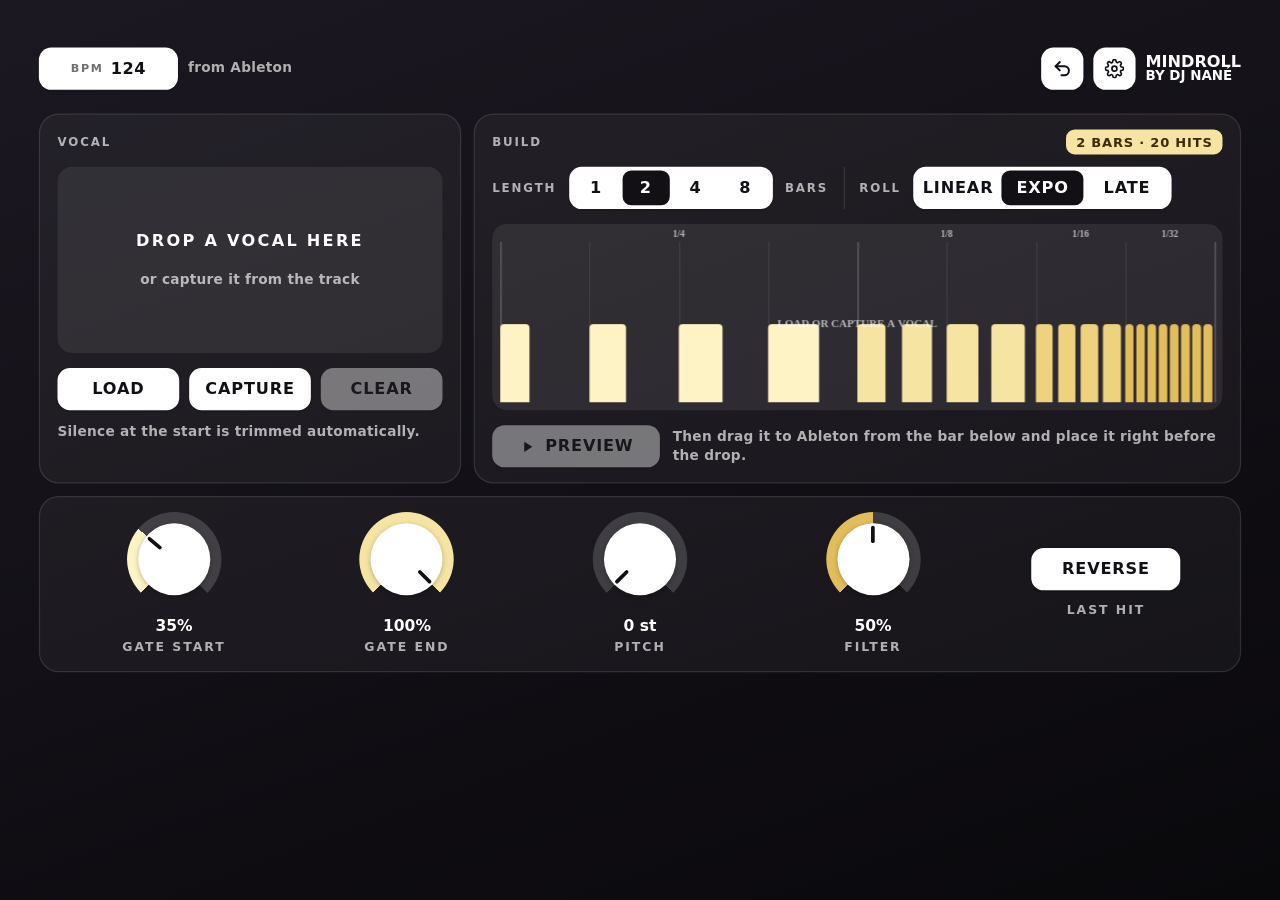
==== ui/src.html @ 0ae4fd10 "MINDROLL v0.1.0: vocal stutter build (1/4 → 1/8 → 1/16 → 1/32 hasta el drop) - Trozo de vocal: solta" ====
<!DOCTYPE html>
<html lang="en">
<head>
<meta charset="utf-8">
<meta name="viewport" content="width=device-width,initial-scale=1">
<title>MINDROLL &#183; Dj Nan&#233;</title>
<style>
/*@@NUNITO@@*/
:root{--bg1:#1c1822;--bg2:#09080b;--pan:rgba(255,255,255,.045);--panb:rgba(255,255,255,.11);--w:#fff;--mu:rgba(255,255,255,.66);
 --btn:#fff;--btnt:#121015;--btnh:#e9e7ed;--on:#121015;--ont:#fff;--onb:rgba(255,255,255,.55);--cell:rgba(255,255,255,.075);
 --track:rgba(255,255,255,.16);--arc:#fff;--grid:rgba(255,255,255,.10);--grid2:rgba(255,255,255,.22);
 --h0:#fdf3c4;--h1:#f6e4a2;--h2:#eed27e;--h3:#e2bd5c;--wave:#f1d98a}
html.light{--bg1:#f6f5f8;--bg2:#e3e1e8;--pan:rgba(255,255,255,.72);--panb:rgba(18,16,21,.1);--w:#121015;--mu:rgba(18,16,21,.6);
 --btn:#121015;--btnt:#fff;--btnh:#2c2833;--on:#fff;--ont:#121015;--onb:rgba(18,16,21,.5);--cell:rgba(18,16,21,.07);
 --track:rgba(18,16,21,.14);--arc:#121015;--grid:rgba(18,16,21,.09);--grid2:rgba(18,16,21,.2);
 --h0:#ecd88f;--h1:#e3c66e;--h2:#d6b255;--h3:#c49b3c;--wave:#c9a645}
*{box-sizing:border-box}
html,body{height:100%}
body{margin:0;background:linear-gradient(160deg,var(--bg1),var(--bg2));background-attachment:fixed;color:var(--w);font:13px/1.4 Nunito,-apple-system,BlinkMacSystemFont,system-ui,sans-serif;overflow:hidden;user-select:none;-webkit-user-select:none}
.wrap{position:absolute;left:0;top:0;width:1000px;padding:14px 16px 8px;transform-origin:0 0;display:flex;flex-direction:column}
button{font:inherit;font-weight:800;color:var(--btnt);background:var(--btn);border:0;border-radius:10px;padding:0 12px;height:34px;cursor:pointer;box-shadow:0 1px 2px rgba(0,0,0,.18);transition:transform .14s ease,box-shadow .14s ease,background .14s ease;letter-spacing:.05em;white-space:nowrap}
button:hover{transform:translateY(-1px) scale(1.03);background:var(--btnh);color:var(--btnt)}
button:active{transform:none}
button:disabled{opacity:.4;cursor:default;transform:none}
button svg{width:15px;height:15px;display:block}
.tg.on,.tg.on:hover{background:var(--on);color:var(--ont);box-shadow:inset 0 0 0 1.5px var(--onb)}
header{position:relative;display:flex;align-items:center;justify-content:space-between;margin-bottom:10px;height:52px}
.hl,.hr{display:flex;align-items:center;gap:8px;min-width:0}
.logo{line-height:1;pointer-events:none}
.logo b{display:block;font-weight:900}
.logo small{display:block;font-weight:700}
.ico{width:34px;padding:0;display:flex;align-items:center;justify-content:center}
.ico svg{width:16px;height:16px}
.val{width:112px;height:34px;border-radius:10px;background:var(--btn);color:var(--btnt);display:flex;align-items:center;justify-content:center;font-weight:900;box-shadow:0 1px 2px rgba(0,0,0,.18);font-variant-numeric:tabular-nums;letter-spacing:.03em;touch-action:none;flex:none}
.val.drag{cursor:ns-resize}
.val small{font-size:9px;letter-spacing:.14em;margin-right:6px;opacity:.6;font-weight:900}
.hint{font-size:11px;color:var(--mu);font-weight:700;letter-spacing:.02em}
/* paneles */
.main{display:flex;gap:10px;margin-bottom:10px}
.panel{background:var(--pan);border:1px solid var(--panb);border-radius:16px;padding:12px 14px}
.ptitle{font-size:9.5px;letter-spacing:.16em;color:var(--mu);text-transform:uppercase;font-weight:800;margin-bottom:10px;display:flex;gap:8px;align-items:center;white-space:nowrap;height:20px}
.sp{flex:1}
.chip{display:inline-flex;align-items:center;height:20px;padding:0 8px;border-radius:7px;font-size:10.5px;font-weight:900;letter-spacing:.06em;color:#3a2c06;background:var(--h1);text-transform:none;max-width:210px;overflow:hidden;text-overflow:ellipsis}
.lbl{font-size:9.5px;letter-spacing:.16em;color:var(--mu);font-weight:800}
/* source */
.srcp{width:340px;flex:none;display:flex;flex-direction:column}
.wave{position:relative;height:150px;border-radius:12px;background:var(--cell);overflow:hidden}
.wave canvas{position:absolute;inset:0;width:100%;height:100%}
.empty{position:absolute;inset:0;display:flex;flex-direction:column;align-items:center;justify-content:center;gap:4px;text-align:center;pointer-events:none}
.empty b{font-weight:900;font-size:13px;letter-spacing:.14em}
.wave.over{box-shadow:inset 0 0 0 2px var(--h2)}
.btns3{display:grid;grid-template-columns:repeat(3,1fr);gap:8px;margin-top:12px}
.btns3 button{width:100%}
.cap.wait,.cap.rec{background:var(--on)!important;color:var(--ont)!important}
.cap.wait{animation:blink .5s ease-in-out infinite alternate}
.cap.rec{box-shadow:inset 0 0 0 2px #e7a1a1!important}
@keyframes blink{from{opacity:1}to{opacity:.55}}
.srcp .hint{margin-top:10px;min-height:16px}
/* build */
.bldp{flex:1;min-width:0;display:flex;flex-direction:column}
.row{display:flex;align-items:center;gap:10px}
.seg{display:inline-flex;background:var(--btn);border-radius:10px;overflow:hidden;box-shadow:0 1px 2px rgba(0,0,0,.18);height:34px;padding:3px;gap:2px}
.seg button{border-radius:7px;box-shadow:none!important;height:28px;padding:0;background:transparent;color:var(--btnt);width:38px}
.seg button:hover{transform:none;background:var(--btnh);color:var(--btnt)}
.seg button.on,.seg button.on:hover{background:var(--on);color:var(--ont)}
.seg.wide button{width:66px}
.vsep{width:1px;align-self:stretch;background:var(--panb);margin:0 2px}
.lane{position:relative;height:150px;border-radius:12px;background:var(--cell);margin-top:12px;overflow:hidden}
.lane canvas{position:absolute;inset:0;width:100%;height:100%}
.bldp .row.end{margin-top:12px}
.prev{width:150px;display:flex;align-items:center;justify-content:center;gap:8px}
.prev svg{width:13px;height:13px}
.prev.on,.prev.on:hover{background:var(--on)!important;color:var(--ont)!important}
.prev.wait{animation:blink .5s ease-in-out infinite alternate}
/* knobs */
.knp .knobs{display:flex;align-items:center;justify-content:space-around}
.kn{display:flex;flex-direction:column;align-items:center;width:120px}
.dial{--p:.5;--a:0deg;width:76px;height:76px;border-radius:50%;position:relative;cursor:ns-resize;touch-action:none;transition:transform .14s ease;
 background:conic-gradient(from -135deg,var(--acc) calc(var(--p)*270deg),var(--track) calc(var(--p)*270deg) 270deg,transparent 270deg)}
.dial:hover{transform:scale(1.05)}
.dial::after{content:"";position:absolute;inset:9px;border-radius:50%;background:#fff;box-shadow:0 1px 4px rgba(0,0,0,.25)}
.dial .ind{position:absolute;left:50%;top:11px;width:3px;height:14px;margin-left:-1.5px;background:#121015;z-index:2;transform-origin:1.5px 27px;transform:rotate(var(--a));border-radius:2px}
.kv{font-size:12.5px;margin-top:7px;font-weight:900;font-variant-numeric:tabular-nums}
.kl{font-size:10px;color:var(--mu);letter-spacing:.16em;font-weight:900;margin-top:1px;white-space:nowrap}
.revb{width:120px}
/* toast / settings / tips */
#toast{position:fixed;left:50%;bottom:28px;transform:translateX(-50%);background:#fff;color:#121015;font-weight:800;padding:10px 16px;border-radius:12px;box-shadow:0 10px 30px rgba(0,0,0,.3);opacity:0;transition:opacity .25s;pointer-events:none;max-width:90vw;text-align:center;z-index:9500}
#toast.show{opacity:1}
.modal{position:fixed;inset:0;background:rgba(0,0,0,.45);display:none;align-items:center;justify-content:center;z-index:9400}
.modal.show{display:flex}
.card{background:#fff;color:#121015;border-radius:18px;width:500px;padding:20px 22px;box-shadow:0 20px 50px rgba(0,0,0,.35);animation:pop .18s ease;max-height:92vh;overflow:auto}
@keyframes pop{from{transform:scale(.95);opacity:0}to{transform:none;opacity:1}}
.card h2{margin:0 0 14px;font-size:16px;font-weight:900;display:flex;align-items:center;letter-spacing:.04em}
.card h3{margin:0 0 8px;font-size:10px;letter-spacing:.16em;color:#55505e;font-weight:900}
.card .close{margin-left:auto;width:30px;height:30px;padding:0;background:#efeef1;color:#121015;display:flex;align-items:center;justify-content:center}
.seti{display:flex;align-items:center;gap:12px;margin-bottom:16px}
.card .seg{background:#efeef1}
.card .seg button{color:#121015;width:96px}
.card .seg button:hover{background:#e2e0e6;color:#121015}
.card .seg button.on,.card .seg button.on:hover{background:#121015;color:#fff}
.info{background:#f4f3f5;border-radius:12px;padding:12px 14px;line-height:1.7;font-weight:700;font-size:12px;margin-bottom:16px}
.info span{color:#55505e;font-weight:600}
.tip{position:fixed;z-index:9600;pointer-events:none;background:#fff;color:#121015;font-size:11px;font-weight:700;padding:5px 9px;border-radius:8px;box-shadow:0 4px 14px rgba(0,0,0,.35);max-width:250px;opacity:0;transition:opacity .12s ease;white-space:normal;line-height:1.3}
.tip.show{opacity:1}

/*@@SKIN@@*/
/* MINDROLL: la barra de arrastre (nativa) va debajo, dentro del mismo marco */
body::after{border-bottom:0}
.seg button,.card .close,.card .seg{box-shadow:none!important}
</style>
</head>
<body>
<div class="wrap" id="wrap">
<header>
 <div class="hl">
  <div class="val" id="bpmv" data-tip="Tempo of the build. It follows Ableton; in the standalone app drag it up and down"><small>BPM</small><span id="bpmt">124</span></div>
  <span class="hint" id="bpmh">from Ableton</span>
 </div>
 <div class="hr">
  <button class="ico" id="undo" data-tip="Undo (Cmd+Z)"><svg viewBox="0 0 24 24" fill="none" stroke="currentColor" stroke-width="2.4" stroke-linecap="round" stroke-linejoin="round"><path d="M9 14L4 9l5-5"/><path d="M4 9h10.5a5.5 5.5 0 0 1 0 11H11"/></svg></button>
  <button class="ico" id="gear" data-tip="Settings"><svg viewBox="0 0 24 24" fill="none" stroke="currentColor" stroke-width="2" stroke-linecap="round" stroke-linejoin="round"><circle cx="12" cy="12" r="3"/><path d="M19.4 15a1.65 1.65 0 0 0 .33 1.82l.06.06a2 2 0 1 1-2.83 2.83l-.06-.06a1.65 1.65 0 0 0-1.82-.33 1.65 1.65 0 0 0-1 1.51V21a2 2 0 1 1-4 0v-.09A1.65 1.65 0 0 0 9 19.4a1.65 1.65 0 0 0-1.82.33l-.06.06a2 2 0 1 1-2.83-2.83l.06-.06A1.65 1.65 0 0 0 4.68 15a1.65 1.65 0 0 0-1.51-1H3a2 2 0 1 1 0-4h.09A1.65 1.65 0 0 0 4.6 9a1.65 1.65 0 0 0-.33-1.82l-.06-.06a2 2 0 1 1 2.83-2.83l.06.06A1.65 1.65 0 0 0 9 4.68a1.65 1.65 0 0 0 1-1.51V3a2 2 0 1 1 4 0v.09a1.65 1.65 0 0 0 1 1.51 1.65 1.65 0 0 0 1.82-.33l.06-.06a2 2 0 1 1 2.83 2.83l-.06.06A1.65 1.65 0 0 0 19.4 9a1.65 1.65 0 0 0 1.51 1H21a2 2 0 1 1 0 4h-.09a1.65 1.65 0 0 0-1.51 1z"/></svg></button>
  <div class="logo"><b>MINDROLL</b><small>BY DJ NAN&#201;</small></div>
 </div>
</header>

<div class="main">
 <div class="panel srcp">
  <div class="ptitle">Vocal<div class="sp"></div><span class="chip" id="sname" style="display:none"></span></div>
  <div class="wave" id="wave" data-tip="The vocal slice. The light part is what the build plays. Drop a file here"><canvas id="wcv"></canvas>
   <div class="empty" id="empty"><b>DROP A VOCAL HERE</b><span class="hint">or capture it from the track</span></div></div>
  <div class="btns3">
   <button id="load" data-tip="Load a one-shot or a slice of vocal">LOAD</button>
   <button class="cap" id="cap" data-tip="CAPTURE: records the next beat of this track (with the song playing). Stopped: it starts as soon as the vocal sounds">CAPTURE</button>
   <button id="clear" data-tip="Remove the vocal">CLEAR</button>
  </div>
  <div class="hint" id="shint">Silence at the start is trimmed automatically.</div>
 </div>
 <div class="panel bldp">
  <div class="ptitle">Build<div class="sp"></div><span class="chip" id="binfo">2 BARS</span></div>
  <div class="row">
   <span class="lbl">LENGTH</span><div class="seg" id="bars"></div><span class="lbl">BARS</span>
   <div class="vsep"></div>
   <span class="lbl">ROLL</span><div class="seg wide" id="curve"></div>
  </div>
  <div class="lane" id="lane" data-tip="Each block is one hit: it gets faster and longer up to the drop. Taller blocks are pitched up"><canvas id="lcv"></canvas></div>
  <div class="row end">
   <button class="prev" id="prev" data-tip="PREVIEW: plays the build on this track. With the song playing it comes in on the next bar"><svg viewBox="0 0 24 24" fill="currentColor"><path d="M7 4.5v15l12-7.5z"/></svg><span>PREVIEW</span></button>
   <span class="hint" id="phint">Then drag it to Ableton from the bar below and place it right before the drop.</span>
  </div>
 </div>
</div>

<div class="panel knp">
 <div class="knobs" id="knobs"></div>
</div>
</div>

<div id="modal" class="modal"><div class="card">
 <h2>Settings<button class="close" id="mclose"><svg viewBox="0 0 24 24" fill="none" stroke="currentColor" stroke-width="2.5" stroke-linecap="round" width="14" height="14"><path d="M6 6l12 12M18 6L6 18"/></svg></button></h2>
 <h3>APPEARANCE</h3>
 <div class="seti"><div class="seg" id="theme"></div></div>
 <h3>HOW TO USE</h3>
 <div class="info"><b>1. Put it on the vocal track</b><br><span>The vocal goes through untouched.</span><br>
  <b>2. Get the slice</b><br><span>Drop a one-shot or a vocal slice, or press CAPTURE with the song playing: it records the next beat of the track.</span><br>
  <b>3. Shape the build</b><br><span>LENGTH in bars, ROLL for how it speeds up (1/4 &#8594; 1/8 &#8594; 1/16 &#8594; 1/32). GATE START and END set how much of the slice plays on each hit. PITCH and FILTER rise to the drop. REVERSE turns the last hit around.</span><br>
  <b>4. Listen and drag</b><br><span>PREVIEW plays it on the next bar. Drag the bar at the bottom into Ableton and put the clip right before the drop.</span></div>
 <h3>INFO</h3>
 <div class="info">MINDROLL<br><span>Series</span> Mind Series<br><span>Version</span> <b id="ver"></b><br><span>Created by</span> Dj Nan&#233;</div>
</div></div>
<div id="toast"></div>
<div class="tip" id="tip"></div>

<script>
"use strict";
const VERSION='0.1.0';
const BARS=[1,2,4,8], CURVES=['LINEAR','EXPO','LATE'], STAGES=['1/4','1/8','1/16','1/32'];
const J=()=>window.__JUCE__&&window.__JUCE__.backend;
const PLUGIN=!!J();
function emit(ev,obj){try{if(J())J().emitEvent(ev,obj||{})}catch(e){}}
function on(ev,fn){try{if(J())J().addEventListener(ev,fn)}catch(e){}}
const $=q=>document.querySelector(q);
function el(t,c,h){const e=document.createElement(t);if(c)e.className=c;if(h!=null)e.innerHTML=h;return e}
const clamp=(v,a,b)=>Math.max(a,Math.min(b,v));
let toastT=null;function toast(m){const t=$('#toast');t.textContent=m;t.classList.add('show');clearTimeout(toastT);toastT=setTimeout(()=>t.classList.remove('show'),2600)}

// ================= estado (el plugin manda; aquí hay una copia) =================
const P={bars:1,curve:1,gate0:.35,gate1:1,pitch:0,filter:.5,reverse:0,sbpm:124};
let SRC={loaded:false}, PLAN={total:8,hits:[]}, settings={theme:'dark',standalone:false};
let cap=0, prev=0, pos=0, bpm=124, dragging=null;

function set(id,v){P[id]=v;emit('moSet',{id,v});if(!PLUGIN)demoPlan()}
function gesture(id,begin){emit('moGesture',{id,begin})}
function setG(id,v){gesture(id,true);set(id,v);gesture(id,false)}

// ================= deshacer =================
const undoS=[],redoS=[];
function snap(){return JSON.stringify(P)}
function pushUndo(){const s=snap();if(undoS[undoS.length-1]!==s){undoS.push(s);if(undoS.length>100)undoS.shift()}redoS.length=0}
function restore(s){const o=JSON.parse(s);for(const k in o)if(o[k]!==P[k])setG(k,o[k]);paint()}
function undo(){if(!undoS.length){toast('Nothing to undo');return}redoS.push(snap());restore(undoS.pop())}
function redo(){if(!redoS.length)return;undoS.push(snap());restore(redoS.pop())}
$('#undo').onclick=undo;
document.addEventListener('keydown',e=>{if((e.metaKey||e.ctrlKey)&&e.key.toLowerCase()==='z'){e.preventDefault();e.shiftKey?redo():undo()}});

// ================= arrastres =================
function dragVal(elm,id,opt){
 let down=false,y0=0,v0=0;
 elm.addEventListener('pointerdown',e=>{if(opt.ok&&!opt.ok())return;down=true;y0=e.clientY;v0=P[id];elm.setPointerCapture(e.pointerId);pushUndo();gesture(id,true);dragging=id});
 elm.addEventListener('pointermove',e=>{if(!down)return;const d=(y0-e.clientY)/(opt.px*(e.shiftKey?4:1));const v=opt.snap(clamp(v0+d*(opt.max-opt.min),opt.min,opt.max));if(v!==P[id]){set(id,v);paint()}});
 const up=()=>{if(!down)return;down=false;dragging=null;gesture(id,false)};
 elm.addEventListener('pointerup',up);elm.addEventListener('pointercancel',up);
 elm.addEventListener('dblclick',()=>{if(opt.ok&&!opt.ok())return;pushUndo();setG(id,opt.def);paint()});
 elm.addEventListener('wheel',e=>{if(opt.ok&&!opt.ok())return;e.preventDefault();pushUndo();const v=opt.snap(clamp(P[id]+(e.deltaY<0?opt.wheel:-opt.wheel),opt.min,opt.max));setG(id,v);paint()},{passive:false});
}
const r2=v=>Math.round(v*100)/100;
dragVal($('#bpmv'),'sbpm',{min:60,max:200,px:400,def:124,snap:v=>Math.round(v),wheel:1,ok:()=>settings.standalone});

// ================= knobs =================
const pct=v=>Math.round(v*100)+'%';
const KN=[
 {id:'gate0',l:'GATE START',min:.05,max:1,def:.35,snap:r2,wheel:.05,fmt:pct,acc:'var(--h0)',tip:'How much of the slice plays on each hit at the start. Short = choppy'},
 {id:'gate1',l:'GATE END',min:.05,max:1,def:1,snap:r2,wheel:.05,fmt:pct,acc:'var(--h1)',tip:'How much plays on each hit right before the drop. The slice grows from START to END'},
 {id:'pitch',l:'PITCH',min:0,max:12,def:0,snap:Math.round,wheel:1,fmt:v=>(v>0?'+':'')+v+' st',acc:'var(--h2)',tip:'How far the vocal climbs by the drop, in semitones. It rises mostly at the end'},
 {id:'filter',l:'FILTER',min:0,max:1,def:.5,snap:r2,wheel:.05,fmt:pct,acc:'var(--h3)',tip:'Low pass that opens up to the drop. 0 % = no filter, 100 % = starts very dark'}];
const kns=[];
KN.forEach(k=>{
 const w=el('div','kn'),dial=el('div','dial','<div class="ind"></div>'),kv=el('div','kv'),kl=el('div','kl',k.l);
 dial.id='k_'+k.id;dial.style.setProperty('--acc',k.acc);dial.dataset.tip=k.tip+'. Double-click to reset';w.append(dial,kv,kl);$('#knobs').appendChild(w);
 dragVal(dial,k.id,{min:k.min,max:k.max,px:160,def:k.def,snap:k.snap,wheel:k.wheel});
 kns.push({k,dial,kv});
});
const rw=el('div','kn');const rb=el('button','tg revb','REVERSE');rb.id='rev';rb.dataset.tip='REVERSE: the last hit plays backwards and swells into the drop';
rw.append(rb,el('div','kl','LAST HIT'));rw.lastChild.style.marginTop='9px';$('#knobs').appendChild(rw);
rb.onclick=()=>{pushUndo();setG('reverse',P.reverse?0:1);paint()};

// ================= segmentos =================
function seg(sel,items,get,setf){const c=$(sel);c.innerHTML='';items.forEach(([v,l,tip])=>{const b=el('button',get()===v?'on':'',l);if(tip)b.dataset.tip=tip;b.onclick=()=>setf(v);c.appendChild(b)})}
const CTIP=['Same time on each step','Slow at first, faster and faster','Holds 1/4 almost all the way, rolls at the very end'];

// ================= vocal =================
$('#load').onclick=()=>{emit('moBrowse');if(!PLUGIN)demoSource()};
$('#cap').onclick=()=>{emit('moCapture');if(!PLUGIN){cap=cap?0:1;paintCap()}};
$('#prev').onclick=()=>{emit('moPreview');if(!PLUGIN){prev=prev?0:2;pos=0;paint()}};
$('#clear').onclick=()=>{emit('moClear');if(!PLUGIN){SRC={loaded:false};paintSource()}};
const wv=$('#wave');
['dragenter','dragover'].forEach(t=>document.addEventListener(t,e=>{e.preventDefault();wv.classList.add('over')}));
['dragleave','drop'].forEach(t=>document.addEventListener(t,e=>{e.preventDefault();if(t==='drop'||e.target===document.documentElement)wv.classList.remove('over')}));
document.addEventListener('drop',e=>{wv.classList.remove('over');const f=e.dataTransfer&&e.dataTransfer.files&&e.dataTransfer.files[0];if(!f)return;
 if(f.size>40*1024*1024){toast('That file is too big');return}
 const rd=new FileReader();rd.onload=()=>{const s=String(rd.result);emit('moLoad',{name:f.name,data:s.slice(s.indexOf(',')+1)});if(!PLUGIN)demoSource(f.name)};rd.readAsDataURL(f)});

// ================= pintar =================
function canvas(cv){const r=cv.getBoundingClientRect(),d=window.devicePixelRatio||1,s=(cv.__s||1);
 const w=Math.max(1,Math.round(r.width/s*d*s)),h=Math.max(1,Math.round(r.height/s*d*s));if(cv.width!==w||cv.height!==h){cv.width=w;cv.height=h}
 const c=cv.getContext('2d');c.setTransform(1,0,0,1,0,0);c.clearRect(0,0,w,h);return {c,w,h}}
const css=n=>getComputedStyle(document.documentElement).getPropertyValue(n).trim();

function paintSource(){
 $('#empty').style.display=SRC.loaded?'none':'flex';
 const n=$('#sname');n.style.display=SRC.loaded?'inline-flex':'none';n.textContent=SRC.loaded?SRC.name:'';
 $('#clear').disabled=!SRC.loaded;
 const {c,w,h}=canvas($('#wcv'));if(!SRC.loaded||!SRC.wave)return;
 const W=SRC.wave,use=clamp(PLAN.use==null?1:PLAN.use,0,1),mid=h/2,bw=w/W.length;
 for(let i=0;i<W.length;i++){const x=i*bw,a=Math.max(1,W[i]*(h*.42));
  c.fillStyle=css('--wave');c.globalAlpha=(i+.5)/W.length<=use?1:.28;c.fillRect(x+bw*.15,mid-a,Math.max(1,bw*.7),a*2)}
 c.globalAlpha=1;
 if(use<1){c.fillStyle=css('--grid2');c.fillRect(Math.round(use*w),8,Math.max(1,w/400),h-16)}
}

function paintLane(){
 const {c,w,h}=canvas($('#lcv'));const T=PLAN.total||8,hits=PLAN.hits||[],d=window.devicePixelRatio||1;
 const top=22*d,bot=h-8*d,lh=bot-top,X=b=>8*d+(w-16*d)*b/T;
 // compases y tiempos
 for(let b=0;b<=T;b++){c.fillStyle=b%4===0?css('--grid2'):css('--grid');c.fillRect(Math.round(X(b)),top-4*d,Math.max(1,d*(b%4===0?1.5:1)),lh+4*d)}
 // tramos 1/4 · 1/8 · 1/16 · 1/32
 c.font='800 '+(9.5*d)+'px Nunito';c.textAlign='center';c.textBaseline='middle';
 for(let st=0;st<4;st++){const hs=hits.filter(x=>x[5]===st&&!x[4]);if(!hs.length)continue;
  const a=hs[0][0],b=hs[hs.length-1][0]+hs[hs.length-1][1];c.fillStyle=css('--mu');c.fillText(STAGES[st],(X(a)+X(b))/2,11*d)}
 const rv=hits.find(x=>x[4]);if(rv){c.fillStyle=css('--mu');c.fillText('REV',(X(rv[0])+X(rv[0]+rv[1]))/2,11*d)}
 // golpes
 const cols=[css('--h0'),css('--h1'),css('--h2'),css('--h3')];
 hits.forEach(([b,len,g,se,rev,st])=>{const x=X(b),ww=Math.max(1.5*d,(X(b+len*g)-x)-Math.min(2*d,(X(b+len)-x)*.18));
  const hh=lh*(.5+.5*se/12),y=bot-hh,r=Math.min(4*d,ww/2);
  if(rev){const gr=c.createLinearGradient(x,0,x+ww,0);gr.addColorStop(0,'rgba(0,0,0,0)');gr.addColorStop(1,cols[3]);c.fillStyle=gr}else c.fillStyle=cols[st];
  c.beginPath();c.moveTo(x,bot);c.lineTo(x,y+r);c.quadraticCurveTo(x,y,x+r,y);c.lineTo(x+ww-r,y);c.quadraticCurveTo(x+ww,y,x+ww,y+r);c.lineTo(x+ww,bot);c.closePath();c.fill()});
 if(!hits.length||!SRC.loaded){c.fillStyle=css('--mu');c.font='800 '+(11*d)+'px Nunito';c.fillText(SRC.loaded?'':'LOAD OR CAPTURE A VOCAL',w/2,top+lh/2)}
 // cabezal del preview
 if(prev===2){const x=X(pos*T);c.fillStyle=css('--w');c.fillRect(Math.round(x),top-6*d,2*d,lh+6*d)}
}

function paintCap(){const b=$('#cap');b.classList.toggle('wait',cap===1);b.classList.toggle('rec',cap===2);b.textContent=cap===1?'WAITING':cap===2?'RECORDING':'CAPTURE';
 $('#shint').textContent=cap===1?'Waiting for the next beat (or for the vocal to sound). Press again to cancel.':cap===2?'Recording one beat of the track...':'Silence at the start is trimmed automatically.'}
function paintPrev(){const b=$('#prev');b.classList.toggle('on',prev===2);b.classList.toggle('wait',prev===1);
 b.querySelector('span').textContent=prev===1?'NEXT BAR':prev===2?'STOP':'PREVIEW';
 b.querySelector('svg').innerHTML=prev?'<rect x="6" y="6" width="12" height="12" rx="2"/>':'<path d="M7 4.5v15l12-7.5z"/>';b.disabled=!SRC.loaded}

function paint(){
 seg('#bars',BARS.map((b,i)=>[i,String(b)]),()=>P.bars,v=>{pushUndo();setG('bars',v);paint()});
 seg('#curve',CURVES.map((c,i)=>[i,c,CTIP[i]]),()=>P.curve,v=>{pushUndo();setG('curve',v);paint()});
 kns.forEach(({k,dial,kv})=>{const p=(P[k.id]-k.min)/(k.max-k.min);dial.style.setProperty('--p',p);dial.style.setProperty('--a',(-135+270*p)+'deg');kv.textContent=k.fmt(P[k.id])});
 $('#rev').classList.toggle('on',!!P.reverse);
 const b=BARS[P.bars]||2,nh=(PLAN.hits||[]).length;
 $('#binfo').textContent=b+(b>1?' BARS':' BAR')+(nh?' · '+nh+' HITS':'');
 const bp=settings.standalone?P.sbpm:bpm;$('#bpmt').textContent=Math.round(bp);
 $('#bpmv').classList.toggle('drag',!!settings.standalone);$('#bpmh').textContent=settings.standalone?'drag to change':'from Ableton';
 paintCap();paintPrev();paintLane();
}

// ================= settings =================
function paintSettings(){document.documentElement.classList.toggle('light',settings.theme==='light');
 seg('#theme',[['dark','DARK'],['light','LIGHT']],()=>settings.theme,v=>{settings.theme=v;paintSettings();paint();paintSource();emit('moSettings',{theme:v})})}
$('#gear').onclick=()=>$('#modal').classList.add('show');
$('#mclose').onclick=()=>$('#modal').classList.remove('show');
$('#modal').onclick=e=>{if(e.target.id==='modal')$('#modal').classList.remove('show')};
$('#ver').textContent=VERSION;

(function(){const tip=$('#tip');let t=null;
 document.addEventListener('mouseover',e=>{const x=e.target.closest('[data-tip]');clearTimeout(t);tip.classList.remove('show');if(!x)return;
  t=setTimeout(()=>{tip.textContent=x.dataset.tip;const r=x.getBoundingClientRect();tip.style.left=Math.min(innerWidth-260,Math.max(6,r.left))+'px';tip.style.top=Math.min(innerHeight-60,r.bottom+8)+'px';tip.classList.add('show')},550)});
 document.addEventListener('pointerdown',()=>{clearTimeout(t);tip.classList.remove('show')})})();

// ================= escala de la ventana =================
function fit(){const w=$('#wrap');w.style.transform='none';w.style.width='1000px';
 const nat=w.scrollHeight,s=Math.min((innerWidth-38)/1000,(innerHeight-38)/nat);
 w.style.width=((innerWidth-38)/s)+'px';w.style.left='19px';w.style.top='19px';w.style.transform='scale('+s+')';
 $('#wcv').__s=s;$('#lcv').__s=s;paintLane();paintSource()}
addEventListener('resize',fit);

// ================= puente con el plugin =================
on('moSettings',v=>{if(!v)return;Object.assign(settings,v);paintSettings();paint()});
on('moState',v=>{if(!v)return;
 if(v.p){for(const k in v.p){if(k===dragging)continue;const x=v.p[k];P[k]=typeof x==='boolean'?+x:x}
  ['bars','curve','pitch'].forEach(k=>P[k]=Math.round(P[k]));P.reverse=P.reverse>.5?1:0;paint()}
 let ch=false;
 if('cap' in v&&v.cap!==cap){cap=v.cap;ch=true}
 if('prev' in v&&v.prev!==prev){prev=v.prev;ch=true}
 if('bpm' in v&&v.bpm!==bpm){bpm=v.bpm;ch=true}
 if('pos' in v&&(v.pos!==pos||prev===2)){pos=v.pos;paintLane()}
 if(ch)paint()});
on('moSource',v=>{if(!v)return;SRC=v;paintSource();paint()});
on('moPlan',v=>{if(!v)return;PLAN=v;paintSource();paint()});
on('moToast',v=>{if(v&&v.msg)toast(v.msg)});

// ================= modo navegador (sin plugin): plan aproximado para ver la interfaz =================
function demoPlan(){if(PLUGIN)return;const T=4*BARS[P.bars],fr=[[.25,.25,.25,.25],[.5,.25,.125,.125],[.75,.125,.0625,.0625]][P.curve];
 const rl=P.reverse?(T>=16?1:.5):0,E=T-rl;let b=[],acc=0;fr.forEach(f=>{acc+=f*E;b.push(Math.round(acc*4)/4)});b[3]=E;
 const hs=[];let s=0;[1,.5,.25,.125].forEach((st,i)=>{for(let t=s;t<b[i]-1e-9;t+=st){const p=t/T;hs.push([t,Math.min(st,b[i]-t),P.gate0+(P.gate1-P.gate0)*p,P.pitch*p*p,0,i])}s=b[i]});
 if(rl)hs.push([E,rl,1,P.pitch,1,3]);PLAN={total:T,hits:hs,use:.6};paint()}
function demoSource(n){SRC={loaded:true,name:(n||'vocal_chop').replace(/\.[^.]+$/,''),dur:.8,wave:Array.from({length:240},(_,i)=>{const t=i/240;return Math.min(1,t*40)*Math.exp(-t*2.2)*(.55+.45*Math.abs(Math.sin(i*.9)))})};paintSource();paint()}

paintSettings();paint();
requestAnimationFrame(fit);
if(PLUGIN)emit('moReady');
else{demoPlan();if(location.hash==='#demo'){demoSource();P.pitch=7;P.reverse=1;demoPlan()}}

// ===== MIND SKIN: brillo del knob al tocarlo (dura 3 s tras soltarlo) =====
(function(){const T=new WeakMap();let cur=null;
const g=d=>{d.classList.add('glow');clearTimeout(T.get(d));T.set(d,setTimeout(()=>d.classList.remove('glow'),3000))};
const dial=e=>e.target&&e.target.closest?e.target.closest('.dial'):null;
addEventListener('pointerdown',e=>{const d=dial(e);if(d){cur=d;g(d)}},true);
addEventListener('pointermove',()=>{if(cur)g(cur)},true);
addEventListener('pointerup',()=>{if(cur)g(cur);cur=null},true);
addEventListener('wheel',e=>{const d=dial(e);if(d)g(d)},{capture:true,passive:true});})();
</script>
</body>
</html>
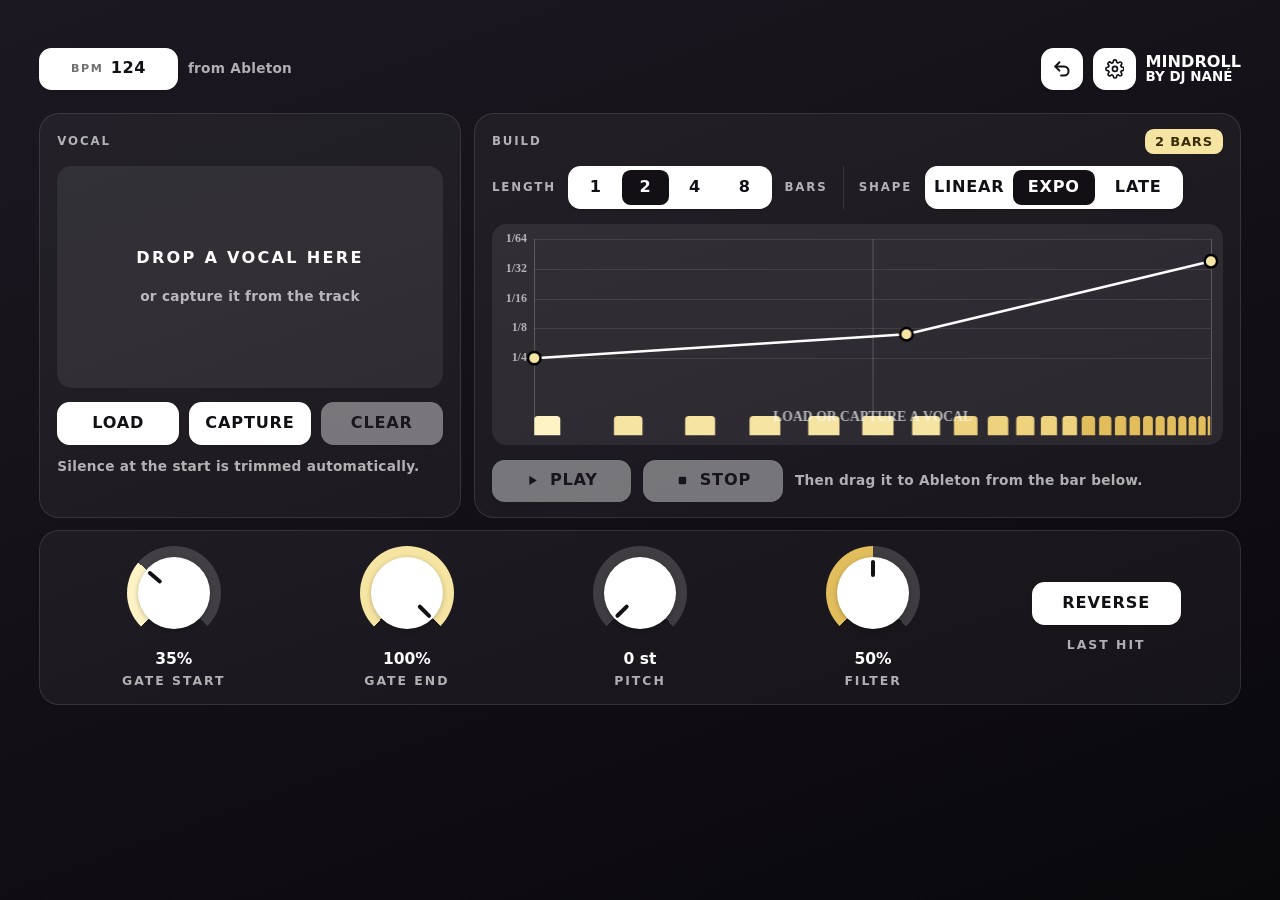
==== commit d422f0c0: "MINDROLL v0.2.0: roll libre guiado por una línea, PLAY/PAUSE/STOP e interfaz nítida - Sin rejilla: e" ====
--- a/ui/src.html
+++ b/ui/src.html
@@ -17,7 +17,8 @@
 *{box-sizing:border-box}
 html,body{height:100%}
 body{margin:0;background:linear-gradient(160deg,var(--bg1),var(--bg2));background-attachment:fixed;color:var(--w);font:13px/1.4 Nunito,-apple-system,BlinkMacSystemFont,system-ui,sans-serif;overflow:hidden;user-select:none;-webkit-user-select:none}
-.wrap{position:absolute;left:0;top:0;width:1000px;padding:14px 16px 8px;transform-origin:0 0;display:flex;flex-direction:column}
+.stage{position:absolute;left:19px;top:19px;right:19px;bottom:19px;overflow:hidden;z-index:1}
+.wrap{width:1000px;padding:14px 16px 8px;display:flex;flex-direction:column}
 button{font:inherit;font-weight:800;color:var(--btnt);background:var(--btn);border:0;border-radius:10px;padding:0 12px;height:34px;cursor:pointer;box-shadow:0 1px 2px rgba(0,0,0,.18);transition:transform .14s ease,box-shadow .14s ease,background .14s ease;letter-spacing:.05em;white-space:nowrap}
 button:hover{transform:translateY(-1px) scale(1.03);background:var(--btnh);color:var(--btnt)}
 button:active{transform:none}
@@ -44,7 +45,7 @@
 .lbl{font-size:9.5px;letter-spacing:.16em;color:var(--mu);font-weight:800}
 /* source */
 .srcp{width:340px;flex:none;display:flex;flex-direction:column}
-.wave{position:relative;height:150px;border-radius:12px;background:var(--cell);overflow:hidden}
+.wave{position:relative;height:178px;border-radius:12px;background:var(--cell);overflow:hidden}
 .wave canvas{position:absolute;inset:0;width:100%;height:100%}
 .empty{position:absolute;inset:0;display:flex;flex-direction:column;align-items:center;justify-content:center;gap:4px;text-align:center;pointer-events:none}
 .empty b{font-weight:900;font-size:13px;letter-spacing:.14em}
@@ -65,13 +66,13 @@
 .seg button.on,.seg button.on:hover{background:var(--on);color:var(--ont)}
 .seg.wide button{width:66px}
 .vsep{width:1px;align-self:stretch;background:var(--panb);margin:0 2px}
-.lane{position:relative;height:150px;border-radius:12px;background:var(--cell);margin-top:12px;overflow:hidden}
-.lane canvas{position:absolute;inset:0;width:100%;height:100%}
+.lane{position:relative;height:178px;border-radius:12px;background:var(--cell);margin-top:12px;overflow:hidden}
+.lane canvas{position:absolute;inset:0;width:100%;height:100%;cursor:crosshair;touch-action:none}
+.lane canvas.grab{cursor:grab}.lane canvas.grabbing{cursor:grabbing}
 .bldp .row.end{margin-top:12px}
-.prev{width:150px;display:flex;align-items:center;justify-content:center;gap:8px}
-.prev svg{width:13px;height:13px}
-.prev.on,.prev.on:hover{background:var(--on)!important;color:var(--ont)!important}
-.prev.wait{animation:blink .5s ease-in-out infinite alternate}
+.tr{width:112px;display:flex;align-items:center;justify-content:center;gap:8px}
+.tr svg{width:12px;height:12px}
+.tr.on,.tr.on:hover{background:var(--on)!important;color:var(--ont)!important}
 /* knobs */
 .knp .knobs{display:flex;align-items:center;justify-content:space-around}
 .kn{display:flex;flex-direction:column;align-items:center;width:120px}
@@ -110,7 +111,7 @@
 </style>
 </head>
 <body>
-<div class="wrap" id="wrap">
+<div class="stage" id="stage"><div class="wrap" id="wrap">
 <header>
  <div class="hl">
   <div class="val" id="bpmv" data-tip="Tempo of the build. It follows Ableton; in the standalone app drag it up and down"><small>BPM</small><span id="bpmt">124</span></div>
@@ -140,12 +141,13 @@
   <div class="row">
    <span class="lbl">LENGTH</span><div class="seg" id="bars"></div><span class="lbl">BARS</span>
    <div class="vsep"></div>
-   <span class="lbl">ROLL</span><div class="seg wide" id="curve"></div>
+   <span class="lbl">SHAPE</span><div class="seg wide" id="shape"></div>
   </div>
-  <div class="lane" id="lane" data-tip="Each block is one hit: it gets faster and longer up to the drop. Taller blocks are pitched up"><canvas id="lcv"></canvas></div>
+  <div class="lane" id="lane" data-tip="The line is the speed of the roll: drag the points, click the line to add one, double-click a point to remove it. The blocks below are the hits"><canvas id="lcv"></canvas></div>
   <div class="row end">
-   <button class="prev" id="prev" data-tip="PREVIEW: plays the build on this track. With the song playing it comes in on the next bar"><svg viewBox="0 0 24 24" fill="currentColor"><path d="M7 4.5v15l12-7.5z"/></svg><span>PREVIEW</span></button>
-   <span class="hint" id="phint">Then drag it to Ableton from the bar below and place it right before the drop.</span>
+   <button class="tr" id="play" data-tip="PLAY / PAUSE the build on this track"><svg viewBox="0 0 24 24" fill="currentColor"><path d="M7 4.5v15l12-7.5z"/></svg><span>PLAY</span></button>
+   <button class="tr" id="stop" data-tip="STOP: back to the start"><svg viewBox="0 0 24 24" fill="currentColor"><rect x="6" y="6" width="12" height="12" rx="2"/></svg><span>STOP</span></button>
+   <span class="hint" id="phint">Then drag it to Ableton from the bar below.</span>
   </div>
  </div>
 </div>
@@ -153,7 +155,7 @@
 <div class="panel knp">
  <div class="knobs" id="knobs"></div>
 </div>
-</div>
+</div></div>
 
 <div id="modal" class="modal"><div class="card">
  <h2>Settings<button class="close" id="mclose"><svg viewBox="0 0 24 24" fill="none" stroke="currentColor" stroke-width="2.5" stroke-linecap="round" width="14" height="14"><path d="M6 6l12 12M18 6L6 18"/></svg></button></h2>
@@ -162,8 +164,9 @@
  <h3>HOW TO USE</h3>
  <div class="info"><b>1. Put it on the vocal track</b><br><span>The vocal goes through untouched.</span><br>
   <b>2. Get the slice</b><br><span>Drop a one-shot or a vocal slice, or press CAPTURE with the song playing: it records the next beat of the track.</span><br>
-  <b>3. Shape the build</b><br><span>LENGTH in bars, ROLL for how it speeds up (1/4 &#8594; 1/8 &#8594; 1/16 &#8594; 1/32). GATE START and END set how much of the slice plays on each hit. PITCH and FILTER rise to the drop. REVERSE turns the last hit around.</span><br>
-  <b>4. Listen and drag</b><br><span>PREVIEW plays it on the next bar. Drag the bar at the bottom into Ableton and put the clip right before the drop.</span></div>
+  <b>3. Draw the speed</b><br><span>The line sets how fast the slice repeats, from 1/2 up to 1/64. It is not locked to the grid: the roll drifts off the beat as it speeds up. Drag the points, click the line to add one, double-click to remove it. LINEAR, EXPO and LATE are starting shapes.</span><br>
+  <b>4. Shape the sound</b><br><span>LENGTH in bars. GATE START and END set how much of the slice plays on each hit. PITCH and FILTER rise to the drop. REVERSE turns the last hit around.</span><br>
+  <b>5. Listen and drag</b><br><span>PLAY / PAUSE and STOP. Drag the bar at the bottom into Ableton and put the clip right before the drop.</span></div>
  <h3>INFO</h3>
  <div class="info">MINDROLL<br><span>Series</span> Mind Series<br><span>Version</span> <b id="ver"></b><br><span>Created by</span> Dj Nan&#233;</div>
 </div></div>
@@ -172,8 +175,13 @@
 
 <script>
 "use strict";
-const VERSION='0.1.0';
-const BARS=[1,2,4,8], CURVES=['LINEAR','EXPO','LATE'], STAGES=['1/4','1/8','1/16','1/32'];
+const VERSION='0.2.0';
+const BARS=[1,2,4,8];
+// Formas de partida de la línea (mismas que en el plugin): [x 0..1, y 0..1]. y: 0 = 1/2 ... 1 = 1/64
+const SHAPES=[['LINEAR',[[0,.2],[1,.8]],'Steady acceleration from 1/4 to 1/32'],
+ ['EXPO',[[0,.2],[.55,.36],[1,.85]],'Slow at first, faster and faster'],
+ ['LATE',[[0,.2],[.7,.24],[.9,.55],[1,.85]],'Holds 1/4 almost all the way, rolls at the very end']];
+const RATES=[[.2,'1/4'],[.4,'1/8'],[.6,'1/16'],[.8,'1/32'],[1,'1/64']];
 const J=()=>window.__JUCE__&&window.__JUCE__.backend;
 const PLUGIN=!!J();
 function emit(ev,obj){try{if(J())J().emitEvent(ev,obj||{})}catch(e){}}
@@ -184,19 +192,21 @@
 let toastT=null;function toast(m){const t=$('#toast');t.textContent=m;t.classList.add('show');clearTimeout(toastT);toastT=setTimeout(()=>t.classList.remove('show'),2600)}
 
 // ================= estado (el plugin manda; aquí hay una copia) =================
-const P={bars:1,curve:1,gate0:.35,gate1:1,pitch:0,filter:.5,reverse:0,sbpm:124};
+const P={bars:1,gate0:.35,gate1:1,pitch:0,filter:.5,reverse:0,sbpm:124};
+let LINE=SHAPES[1][1].map(p=>p.slice());
 let SRC={loaded:false}, PLAN={total:8,hits:[]}, settings={theme:'dark',standalone:false};
-let cap=0, prev=0, pos=0, bpm=124, dragging=null;
+let cap=0, play=0, pos=0, bpm=124, dragging=null, lineDrag=false, Z=1;
 
 function set(id,v){P[id]=v;emit('moSet',{id,v});if(!PLUGIN)demoPlan()}
 function gesture(id,begin){emit('moGesture',{id,begin})}
 function setG(id,v){gesture(id,true);set(id,v);gesture(id,false)}
+function sendLine(){emit('moLine',{pts:LINE.map(p=>[+p[0].toFixed(4),+p[1].toFixed(4)])});if(!PLUGIN)demoPlan()}
 
 // ================= deshacer =================
 const undoS=[],redoS=[];
-function snap(){return JSON.stringify(P)}
+function snap(){return JSON.stringify({P,L:LINE})}
 function pushUndo(){const s=snap();if(undoS[undoS.length-1]!==s){undoS.push(s);if(undoS.length>100)undoS.shift()}redoS.length=0}
-function restore(s){const o=JSON.parse(s);for(const k in o)if(o[k]!==P[k])setG(k,o[k]);paint()}
+function restore(s){const o=JSON.parse(s);for(const k in o.P)if(o.P[k]!==P[k])setG(k,o.P[k]);if(JSON.stringify(o.L)!==JSON.stringify(LINE)){LINE=o.L;sendLine()}paint()}
 function undo(){if(!undoS.length){toast('Nothing to undo');return}redoS.push(snap());restore(undoS.pop())}
 function redo(){if(!redoS.length)return;undoS.push(snap());restore(redoS.pop())}
 $('#undo').onclick=undo;
@@ -206,7 +216,7 @@
 function dragVal(elm,id,opt){
  let down=false,y0=0,v0=0;
  elm.addEventListener('pointerdown',e=>{if(opt.ok&&!opt.ok())return;down=true;y0=e.clientY;v0=P[id];elm.setPointerCapture(e.pointerId);pushUndo();gesture(id,true);dragging=id});
- elm.addEventListener('pointermove',e=>{if(!down)return;const d=(y0-e.clientY)/(opt.px*(e.shiftKey?4:1));const v=opt.snap(clamp(v0+d*(opt.max-opt.min),opt.min,opt.max));if(v!==P[id]){set(id,v);paint()}});
+ elm.addEventListener('pointermove',e=>{if(!down)return;const d=(y0-e.clientY)/(opt.px*Z*(e.shiftKey?4:1));const v=opt.snap(clamp(v0+d*(opt.max-opt.min),opt.min,opt.max));if(v!==P[id]){set(id,v);paint()}});
  const up=()=>{if(!down)return;down=false;dragging=null;gesture(id,false)};
  elm.addEventListener('pointerup',up);elm.addEventListener('pointercancel',up);
  elm.addEventListener('dblclick',()=>{if(opt.ok&&!opt.ok())return;pushUndo();setG(id,opt.def);paint()});
@@ -235,13 +245,14 @@
 
 // ================= segmentos =================
 function seg(sel,items,get,setf){const c=$(sel);c.innerHTML='';items.forEach(([v,l,tip])=>{const b=el('button',get()===v?'on':'',l);if(tip)b.dataset.tip=tip;b.onclick=()=>setf(v);c.appendChild(b)})}
-const CTIP=['Same time on each step','Slow at first, faster and faster','Holds 1/4 almost all the way, rolls at the very end'];
-
-// ================= vocal =================
+function shapeIdx(){const s=JSON.stringify(LINE.map(p=>[+p[0].toFixed(3),+p[1].toFixed(3)]));return SHAPES.findIndex(x=>JSON.stringify(x[1])===s)}
+
+// ================= vocal y transporte =================
 $('#load').onclick=()=>{emit('moBrowse');if(!PLUGIN)demoSource()};
 $('#cap').onclick=()=>{emit('moCapture');if(!PLUGIN){cap=cap?0:1;paintCap()}};
-$('#prev').onclick=()=>{emit('moPreview');if(!PLUGIN){prev=prev?0:2;pos=0;paint()}};
-$('#clear').onclick=()=>{emit('moClear');if(!PLUGIN){SRC={loaded:false};paintSource()}};
+$('#play').onclick=()=>{emit('moPlay');if(!PLUGIN){play=play===1?2:1;paintPlay()}};
+$('#stop').onclick=()=>{emit('moStop');if(!PLUGIN){play=0;pos=0;paintPlay();paintLane()}};
+$('#clear').onclick=()=>{emit('moClear');if(!PLUGIN){SRC={loaded:false};paintSource();paint()}};
 const wv=$('#wave');
 ['dragenter','dragover'].forEach(t=>document.addEventListener(t,e=>{e.preventDefault();wv.classList.add('over')}));
 ['dragleave','drop'].forEach(t=>document.addEventListener(t,e=>{e.preventDefault();if(t==='drop'||e.target===document.documentElement)wv.classList.remove('over')}));
@@ -249,61 +260,92 @@
  if(f.size>40*1024*1024){toast('That file is too big');return}
  const rd=new FileReader();rd.onload=()=>{const s=String(rd.result);emit('moLoad',{name:f.name,data:s.slice(s.indexOf(',')+1)});if(!PLUGIN)demoSource(f.name)};rd.readAsDataURL(f)});
 
-// ================= pintar =================
-function canvas(cv){const r=cv.getBoundingClientRect(),d=window.devicePixelRatio||1,s=(cv.__s||1);
- const w=Math.max(1,Math.round(r.width/s*d*s)),h=Math.max(1,Math.round(r.height/s*d*s));if(cv.width!==w||cv.height!==h){cv.width=w;cv.height=h}
- const c=cv.getContext('2d');c.setTransform(1,0,0,1,0,0);c.clearRect(0,0,w,h);return {c,w,h}}
+// ================= dibujo nítido: el lienzo va a la resolución real de la pantalla =================
+function canvas(cv){const w=cv.clientWidth,h=cv.clientHeight,k=Z*(window.devicePixelRatio||1);
+ const W=Math.max(1,Math.round(w*k)),H=Math.max(1,Math.round(h*k));if(cv.width!==W||cv.height!==H){cv.width=W;cv.height=H}
+ const c=cv.getContext('2d');c.setTransform(1,0,0,1,0,0);c.clearRect(0,0,W,H);c.setTransform(k,0,0,k,0,0);return {c,w,h,px:1/k}}
 const css=n=>getComputedStyle(document.documentElement).getPropertyValue(n).trim();
+const snapPx=(v,px)=>Math.round(v/px)*px;
 
 function paintSource(){
  $('#empty').style.display=SRC.loaded?'none':'flex';
  const n=$('#sname');n.style.display=SRC.loaded?'inline-flex':'none';n.textContent=SRC.loaded?SRC.name:'';
  $('#clear').disabled=!SRC.loaded;
- const {c,w,h}=canvas($('#wcv'));if(!SRC.loaded||!SRC.wave)return;
- const W=SRC.wave,use=clamp(PLAN.use==null?1:PLAN.use,0,1),mid=h/2,bw=w/W.length;
- for(let i=0;i<W.length;i++){const x=i*bw,a=Math.max(1,W[i]*(h*.42));
-  c.fillStyle=css('--wave');c.globalAlpha=(i+.5)/W.length<=use?1:.28;c.fillRect(x+bw*.15,mid-a,Math.max(1,bw*.7),a*2)}
+ const {c,w,h,px}=canvas($('#wcv'));if(!SRC.loaded||!SRC.wave)return;
+ const W=SRC.wave,use=clamp(PLAN.use==null?1:PLAN.use,0,1),mid=h/2,bw=(w-16)/W.length;
+ c.fillStyle=css('--wave');
+ for(let i=0;i<W.length;i++){const x=8+i*bw,a=Math.max(px,W[i]*(h*.4));c.globalAlpha=(i+.5)/W.length<=use?1:.28;c.fillRect(snapPx(x,px),snapPx(mid-a,px),Math.max(px,snapPx(bw*.6,px)),snapPx(a*2,px))}
  c.globalAlpha=1;
- if(use<1){c.fillStyle=css('--grid2');c.fillRect(Math.round(use*w),8,Math.max(1,w/400),h-16)}
+ if(use<1){c.fillStyle=css('--grid2');c.fillRect(snapPx(8+use*(w-16),px),8,1,h-16)}
 }
 
+// geometría de la línea: área de la curva arriba, golpes en la franja de abajo
+function geo(w,h){const T=PLAN.total||4*BARS[P.bars],rv=(PLAN.hits||[]).find(x=>x[4]),end=rv?rv[0]:T;
+ const L=34,R=10,top=12,cb=h-46,hs=h-36,he=h-8,W=w-L-R;
+ return {T,end,L,R,top,cb,hs,he,W,X:b=>L+W*b/T,LX:x=>L+W*x*end/T,LY:y=>top+(cb-top)*(1-y)}}
+const hitCol=r=>r<=1.05?css('--h0'):r<=2.1?css('--h1'):r<=4.2?css('--h2'):css('--h3');
+
 function paintLane(){
- const {c,w,h}=canvas($('#lcv'));const T=PLAN.total||8,hits=PLAN.hits||[],d=window.devicePixelRatio||1;
- const top=22*d,bot=h-8*d,lh=bot-top,X=b=>8*d+(w-16*d)*b/T;
- // compases y tiempos
- for(let b=0;b<=T;b++){c.fillStyle=b%4===0?css('--grid2'):css('--grid');c.fillRect(Math.round(X(b)),top-4*d,Math.max(1,d*(b%4===0?1.5:1)),lh+4*d)}
- // tramos 1/4 · 1/8 · 1/16 · 1/32
- c.font='800 '+(9.5*d)+'px Nunito';c.textAlign='center';c.textBaseline='middle';
- for(let st=0;st<4;st++){const hs=hits.filter(x=>x[5]===st&&!x[4]);if(!hs.length)continue;
-  const a=hs[0][0],b=hs[hs.length-1][0]+hs[hs.length-1][1];c.fillStyle=css('--mu');c.fillText(STAGES[st],(X(a)+X(b))/2,11*d)}
- const rv=hits.find(x=>x[4]);if(rv){c.fillStyle=css('--mu');c.fillText('REV',(X(rv[0])+X(rv[0]+rv[1]))/2,11*d)}
+ const cv=$('#lcv'),{c,w,h,px}=canvas(cv),g=geo(w,h),hits=PLAN.hits||[];
+ c.font='800 9.5px Nunito';c.textBaseline='middle';c.textAlign='right';
+ // velocidades de referencia
+ RATES.forEach(([y,l])=>{const Y=snapPx(g.LY(y),px);c.fillStyle=css('--grid');c.fillRect(g.L,Y,g.W,px);c.fillStyle=css('--mu');c.fillText(l,g.L-6,Y)});
+ // compases
+ for(let b=0;b<=g.T;b+=4){c.fillStyle=css('--grid2');c.fillRect(snapPx(g.X(b),px),g.top,px,g.he-g.top)}
+ // zona del reverse
+ if(g.end<g.T){c.fillStyle=css('--grid');c.fillRect(g.X(g.end),g.top,g.X(g.T)-g.X(g.end),g.cb-g.top);c.fillStyle=css('--mu');c.textAlign='center';c.fillText('REV',(g.X(g.end)+g.X(g.T))/2,g.top+10)}
  // golpes
- const cols=[css('--h0'),css('--h1'),css('--h2'),css('--h3')];
- hits.forEach(([b,len,g,se,rev,st])=>{const x=X(b),ww=Math.max(1.5*d,(X(b+len*g)-x)-Math.min(2*d,(X(b+len)-x)*.18));
-  const hh=lh*(.5+.5*se/12),y=bot-hh,r=Math.min(4*d,ww/2);
-  if(rev){const gr=c.createLinearGradient(x,0,x+ww,0);gr.addColorStop(0,'rgba(0,0,0,0)');gr.addColorStop(1,cols[3]);c.fillStyle=gr}else c.fillStyle=cols[st];
-  c.beginPath();c.moveTo(x,bot);c.lineTo(x,y+r);c.quadraticCurveTo(x,y,x+r,y);c.lineTo(x+ww-r,y);c.quadraticCurveTo(x+ww,y,x+ww,y+r);c.lineTo(x+ww,bot);c.closePath();c.fill()});
- if(!hits.length||!SRC.loaded){c.fillStyle=css('--mu');c.font='800 '+(11*d)+'px Nunito';c.fillText(SRC.loaded?'':'LOAD OR CAPTURE A VOCAL',w/2,top+lh/2)}
- // cabezal del preview
- if(prev===2){const x=X(pos*T);c.fillStyle=css('--w');c.fillRect(Math.round(x),top-6*d,2*d,lh+6*d)}
+ hits.forEach(([b,len,gt,se,rev,rate])=>{const x=g.X(b),full=g.X(b+len)-x,ww=Math.max(px*2,full*gt-Math.min(1.5,full*.2)),hh=(g.he-g.hs)*(.55+.45*se/12),y=g.he-hh;
+  if(rev){const gr=c.createLinearGradient(x,0,x+ww,0);gr.addColorStop(0,'rgba(0,0,0,0)');gr.addColorStop(1,css('--h3'));c.fillStyle=gr}else c.fillStyle=hitCol(rate);
+  const r=Math.min(3,ww/2);c.beginPath();c.moveTo(x,g.he);c.lineTo(x,y+r);c.quadraticCurveTo(x,y,x+r,y);c.lineTo(x+ww-r,y);c.quadraticCurveTo(x+ww,y,x+ww,y+r);c.lineTo(x+ww,g.he);c.closePath();c.fill()});
+ // la línea
+ c.strokeStyle=css('--w');c.lineWidth=2;c.lineJoin='round';c.beginPath();LINE.forEach(([x,y],i)=>{const X=g.LX(x),Y=g.LY(y);i?c.lineTo(X,Y):c.moveTo(X,Y)});c.stroke();
+ LINE.forEach(([x,y],i)=>{c.beginPath();c.arc(g.LX(x),g.LY(y),i===hover?6.5:5,0,Math.PI*2);c.fillStyle=css('--h1');c.fill();c.lineWidth=2;c.strokeStyle='#000';c.stroke()});
+ if(!SRC.loaded){c.fillStyle=css('--mu');c.textAlign='center';c.font='800 11px Nunito';c.fillText('LOAD OR CAPTURE A VOCAL',g.L+g.W/2,(g.hs+g.he)/2)}
+ // cabezal
+ if(play){const x=snapPx(g.X(pos*g.T),px);c.fillStyle=css('--w');c.fillRect(x,g.top-4,2,g.he-g.top+4)}
 }
 
+// edición de la línea: arrastrar puntos, clic en la línea añade, doble clic en un punto lo quita
+let hover=-1,drag=-1;
+const lcv=$('#lcv');
+function lanePos(e){const r=lcv.getBoundingClientRect(),w=lcv.clientWidth,h=lcv.clientHeight;return [(e.clientX-r.left)/r.width*w,(e.clientY-r.top)/r.height*h,w,h]}
+function nearest(lx,ly,g){let bi=-1,bd=12;LINE.forEach(([x,y],i)=>{const d=Math.hypot(g.LX(x)-lx,g.LY(y)-ly);if(d<bd){bd=d;bi=i}});return bi}
+lcv.addEventListener('pointermove',e=>{const [lx,ly,w,h]=lanePos(e),g=geo(w,h);
+ if(drag>=0){const n=LINE.length,first=drag===0,last=drag===n-1;
+  let x=clamp((lx-g.L)/(g.W*g.end/g.T),0,1),y=clamp(1-(ly-g.top)/(g.cb-g.top),0,1);
+  if(first)x=0;else if(last)x=1;else x=clamp(x,LINE[drag-1][0]+.01,LINE[drag+1][0]-.01);
+  LINE[drag]=[x,y];sendLine();paintLane();paintShape();return}
+ const hv=nearest(lx,ly,g);if(hv!==hover){hover=hv;paintLane()}lcv.classList.toggle('grab',hv>=0)});
+lcv.addEventListener('pointerdown',e=>{const [lx,ly,w,h]=lanePos(e),g=geo(w,h);let i=nearest(lx,ly,g);
+ if(i<0){if(ly>g.cb+4||lx<g.L||lx>g.LX(1)+4||LINE.length>=12)return;   // clic en la línea: punto nuevo
+  const x=clamp((lx-g.L)/(g.W*g.end/g.T),.01,.99),y=clamp(1-(ly-g.top)/(g.cb-g.top),0,1);pushUndo();
+  LINE.push([x,y]);LINE.sort((a,b)=>a[0]-b[0]);i=LINE.findIndex(p=>p[0]===x&&p[1]===y);sendLine()}
+ else pushUndo();
+ drag=hover=i;lineDrag=true;lcv.setPointerCapture(e.pointerId);lcv.classList.add('grabbing');paintLane()});
+const lup=()=>{if(drag<0)return;drag=-1;lineDrag=false;lcv.classList.remove('grabbing');paintShape()};
+lcv.addEventListener('pointerup',lup);lcv.addEventListener('pointercancel',lup);
+lcv.addEventListener('pointerleave',()=>{if(drag<0&&hover>=0){hover=-1;paintLane()}});
+lcv.addEventListener('dblclick',e=>{const [lx,ly,w,h]=lanePos(e),i=nearest(lx,ly,geo(w,h));
+ if(i>0&&i<LINE.length-1){pushUndo();LINE.splice(i,1);hover=-1;sendLine();paintLane();paintShape()}});
+
+function paintShape(){seg('#shape',SHAPES.map((s,i)=>[i,s[0],s[2]]),shapeIdx,v=>{pushUndo();LINE=SHAPES[v][1].map(p=>p.slice());sendLine();paint()})}
 function paintCap(){const b=$('#cap');b.classList.toggle('wait',cap===1);b.classList.toggle('rec',cap===2);b.textContent=cap===1?'WAITING':cap===2?'RECORDING':'CAPTURE';
  $('#shint').textContent=cap===1?'Waiting for the next beat (or for the vocal to sound). Press again to cancel.':cap===2?'Recording one beat of the track...':'Silence at the start is trimmed automatically.'}
-function paintPrev(){const b=$('#prev');b.classList.toggle('on',prev===2);b.classList.toggle('wait',prev===1);
- b.querySelector('span').textContent=prev===1?'NEXT BAR':prev===2?'STOP':'PREVIEW';
- b.querySelector('svg').innerHTML=prev?'<rect x="6" y="6" width="12" height="12" rx="2"/>':'<path d="M7 4.5v15l12-7.5z"/>';b.disabled=!SRC.loaded}
+function paintPlay(){const b=$('#play');b.classList.toggle('on',play===1);b.querySelector('span').textContent=play===1?'PAUSE':'PLAY';
+ b.querySelector('svg').innerHTML=play===1?'<rect x="6" y="5" width="4" height="14" rx="1"/><rect x="14" y="5" width="4" height="14" rx="1"/>':'<path d="M7 4.5v15l12-7.5z"/>';
+ b.disabled=!SRC.loaded;$('#stop').disabled=!SRC.loaded||play===0}
 
 function paint(){
  seg('#bars',BARS.map((b,i)=>[i,String(b)]),()=>P.bars,v=>{pushUndo();setG('bars',v);paint()});
- seg('#curve',CURVES.map((c,i)=>[i,c,CTIP[i]]),()=>P.curve,v=>{pushUndo();setG('curve',v);paint()});
+ paintShape();
  kns.forEach(({k,dial,kv})=>{const p=(P[k.id]-k.min)/(k.max-k.min);dial.style.setProperty('--p',p);dial.style.setProperty('--a',(-135+270*p)+'deg');kv.textContent=k.fmt(P[k.id])});
  $('#rev').classList.toggle('on',!!P.reverse);
  const b=BARS[P.bars]||2,nh=(PLAN.hits||[]).length;
- $('#binfo').textContent=b+(b>1?' BARS':' BAR')+(nh?' · '+nh+' HITS':'');
+ $('#binfo').textContent=b+(b>1?' BARS':' BAR')+(nh&&SRC.loaded?' · '+nh+' HITS':'');
  const bp=settings.standalone?P.sbpm:bpm;$('#bpmt').textContent=Math.round(bp);
  $('#bpmv').classList.toggle('drag',!!settings.standalone);$('#bpmh').textContent=settings.standalone?'drag to change':'from Ableton';
- paintCap();paintPrev();paintLane();
+ paintCap();paintPlay();paintLane();
 }
 
 // ================= settings =================
@@ -315,37 +357,38 @@
 $('#ver').textContent=VERSION;
 
 (function(){const tip=$('#tip');let t=null;
- document.addEventListener('mouseover',e=>{const x=e.target.closest('[data-tip]');clearTimeout(t);tip.classList.remove('show');if(!x)return;
-  t=setTimeout(()=>{tip.textContent=x.dataset.tip;const r=x.getBoundingClientRect();tip.style.left=Math.min(innerWidth-260,Math.max(6,r.left))+'px';tip.style.top=Math.min(innerHeight-60,r.bottom+8)+'px';tip.classList.add('show')},550)});
+ document.addEventListener('mouseover',e=>{const x=e.target.closest('[data-tip]');clearTimeout(t);tip.classList.remove('show');if(!x||lineDrag)return;
+  t=setTimeout(()=>{tip.textContent=x.dataset.tip;const r=x.getBoundingClientRect();tip.style.left=Math.min(innerWidth-260,Math.max(6,r.left))+'px';tip.style.top=Math.min(innerHeight-60,r.bottom+8)+'px';tip.classList.add('show')},700)});
  document.addEventListener('pointerdown',()=>{clearTimeout(t);tip.classList.remove('show')})})();
 
-// ================= escala de la ventana =================
-function fit(){const w=$('#wrap');w.style.transform='none';w.style.width='1000px';
+// ================= escala de la ventana: zoom (no transform), así el texto se dibuja nítido =================
+function fit(){const w=$('#wrap');w.style.zoom=1;w.style.width='1000px';
  const nat=w.scrollHeight,s=Math.min((innerWidth-38)/1000,(innerHeight-38)/nat);
- w.style.width=((innerWidth-38)/s)+'px';w.style.left='19px';w.style.top='19px';w.style.transform='scale('+s+')';
- $('#wcv').__s=s;$('#lcv').__s=s;paintLane();paintSource()}
+ Z=Math.abs(s-1)<.004?1:s;w.style.zoom=Z;w.style.width=((innerWidth-38)/Z)+'px';paintLane();paintSource()}
 addEventListener('resize',fit);
+if(window.matchMedia)matchMedia('(resolution: 2dppx)').addEventListener&&matchMedia('(resolution: 2dppx)').addEventListener('change',fit);
 
 // ================= puente con el plugin =================
 on('moSettings',v=>{if(!v)return;Object.assign(settings,v);paintSettings();paint()});
 on('moState',v=>{if(!v)return;
  if(v.p){for(const k in v.p){if(k===dragging)continue;const x=v.p[k];P[k]=typeof x==='boolean'?+x:x}
-  ['bars','curve','pitch'].forEach(k=>P[k]=Math.round(P[k]));P.reverse=P.reverse>.5?1:0;paint()}
+  ['bars','pitch'].forEach(k=>P[k]=Math.round(P[k]));P.reverse=P.reverse>.5?1:0;paint()}
  let ch=false;
  if('cap' in v&&v.cap!==cap){cap=v.cap;ch=true}
- if('prev' in v&&v.prev!==prev){prev=v.prev;ch=true}
+ if('prev' in v&&v.prev!==play){play=v.prev;ch=true}
  if('bpm' in v&&v.bpm!==bpm){bpm=v.bpm;ch=true}
- if('pos' in v&&(v.pos!==pos||prev===2)){pos=v.pos;paintLane()}
+ if('pos' in v&&(v.pos!==pos||play)){pos=v.pos;if(!ch)paintLane()}
  if(ch)paint()});
 on('moSource',v=>{if(!v)return;SRC=v;paintSource();paint()});
-on('moPlan',v=>{if(!v)return;PLAN=v;paintSource();paint()});
+on('moPlan',v=>{if(!v)return;PLAN=v;if(v.line&&!lineDrag)LINE=v.line.map(p=>[+p[0],+p[1]]);paintSource();paint()});
 on('moToast',v=>{if(v&&v.msg)toast(v.msg)});
 
-// ================= modo navegador (sin plugin): plan aproximado para ver la interfaz =================
-function demoPlan(){if(PLUGIN)return;const T=4*BARS[P.bars],fr=[[.25,.25,.25,.25],[.5,.25,.125,.125],[.75,.125,.0625,.0625]][P.curve];
- const rl=P.reverse?(T>=16?1:.5):0,E=T-rl;let b=[],acc=0;fr.forEach(f=>{acc+=f*E;b.push(Math.round(acc*4)/4)});b[3]=E;
- const hs=[];let s=0;[1,.5,.25,.125].forEach((st,i)=>{for(let t=s;t<b[i]-1e-9;t+=st){const p=t/T;hs.push([t,Math.min(st,b[i]-t),P.gate0+(P.gate1-P.gate0)*p,P.pitch*p*p,0,i])}s=b[i]});
- if(rl)hs.push([E,rl,1,P.pitch,1,3]);PLAN={total:T,hits:hs,use:.6};paint()}
+// ================= modo navegador (sin plugin): mismo cálculo que el plugin para ver la interfaz =================
+function lineY(x){if(x<=LINE[0][0])return LINE[0][1];for(let i=1;i<LINE.length;i++)if(x<=LINE[i][0]){const [x0,y0]=LINE[i-1],[x1,y1]=LINE[i];return y0+(y1-y0)*(x1>x0?(x-x0)/(x1-x0):1)}return LINE[LINE.length-1][1]}
+function demoPlan(){if(PLUGIN)return;const T=4*BARS[P.bars],rl=P.reverse?(T>=16?1:.5):0,E=T-rl,hpb=y=>.5*Math.pow(32,y);
+ const st=[0];let ph=0;const dt=1/256;for(let t=0;t<E-1e-9;t+=dt){const r=hpb(lineY((t+dt/2)/E)),n=ph+r*dt;if(n>=1){const at=t+dt*(1-ph)/(r*dt);if(at<E-1e-6)st.push(at);ph=n-1}else ph=n}
+ const hs=st.map((b,i)=>{const p=b/T;return [b,(i+1<st.length?st[i+1]:E)-b,P.gate0+(P.gate1-P.gate0)*p,P.pitch*p*p,0,hpb(lineY(b/E))]});
+ if(rl)hs.push([E,rl,1,P.pitch,1,8]);PLAN={total:T,hits:hs,use:.6};paint()}
 function demoSource(n){SRC={loaded:true,name:(n||'vocal_chop').replace(/\.[^.]+$/,''),dur:.8,wave:Array.from({length:240},(_,i)=>{const t=i/240;return Math.min(1,t*40)*Math.exp(-t*2.2)*(.55+.45*Math.abs(Math.sin(i*.9)))})};paintSource();paint()}
 
 paintSettings();paint();
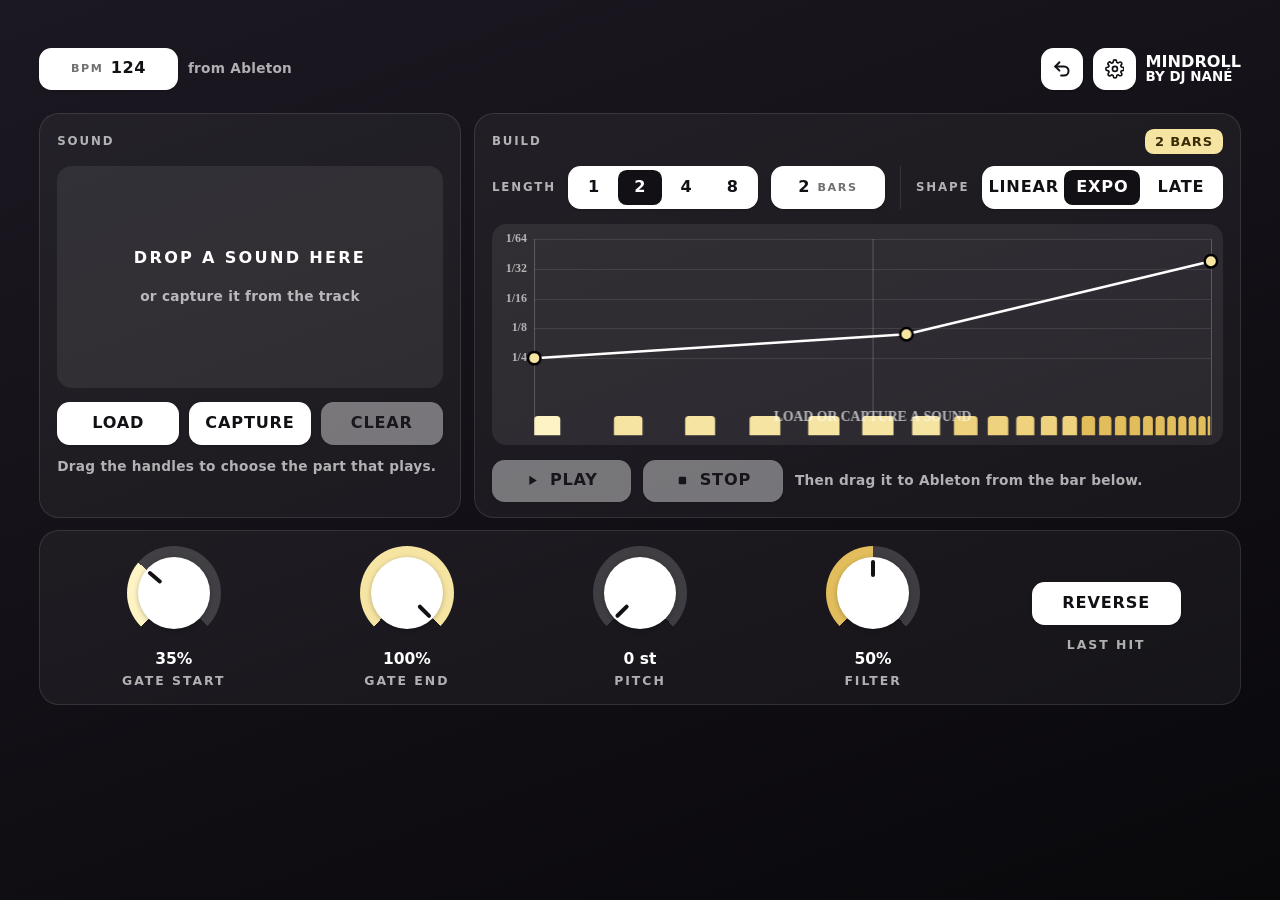
==== commit 8e1d62ae: "MINDROLL v0.3.0: espacio = PLAY, LENGTH libre, SOUND y recorte del sonido a mano - Barra espaciadora" ====
--- a/ui/src.html
+++ b/ui/src.html
@@ -35,6 +35,7 @@
 .val{width:112px;height:34px;border-radius:10px;background:var(--btn);color:var(--btnt);display:flex;align-items:center;justify-content:center;font-weight:900;box-shadow:0 1px 2px rgba(0,0,0,.18);font-variant-numeric:tabular-nums;letter-spacing:.03em;touch-action:none;flex:none}
 .val.drag{cursor:ns-resize}
 .val small{font-size:9px;letter-spacing:.14em;margin-right:6px;opacity:.6;font-weight:900}
+.val.lenv{width:92px;cursor:ns-resize}.val.lenv small{margin:0 0 0 6px}
 .hint{font-size:11px;color:var(--mu);font-weight:700;letter-spacing:.02em}
 /* paneles */
 .main{display:flex;gap:10px;margin-bottom:10px}
@@ -46,7 +47,8 @@
 /* source */
 .srcp{width:340px;flex:none;display:flex;flex-direction:column}
 .wave{position:relative;height:178px;border-radius:12px;background:var(--cell);overflow:hidden}
-.wave canvas{position:absolute;inset:0;width:100%;height:100%}
+.wave canvas{position:absolute;inset:0;width:100%;height:100%;touch-action:none}
+.wave canvas.ew{cursor:ew-resize}.wave canvas.mv{cursor:grab}
 .empty{position:absolute;inset:0;display:flex;flex-direction:column;align-items:center;justify-content:center;gap:4px;text-align:center;pointer-events:none}
 .empty b{font-weight:900;font-size:13px;letter-spacing:.14em}
 .wave.over{box-shadow:inset 0 0 0 2px var(--h2)}
@@ -126,20 +128,20 @@
 
 <div class="main">
  <div class="panel srcp">
-  <div class="ptitle">Vocal<div class="sp"></div><span class="chip" id="sname" style="display:none"></span></div>
-  <div class="wave" id="wave" data-tip="The vocal slice. The light part is what the build plays. Drop a file here"><canvas id="wcv"></canvas>
-   <div class="empty" id="empty"><b>DROP A VOCAL HERE</b><span class="hint">or capture it from the track</span></div></div>
+  <div class="ptitle">Sound<div class="sp"></div><span class="chip" id="sname" style="display:none"></span></div>
+  <div class="wave" id="wave" data-tip="Your sound. Drag the two handles to choose the part that plays (closer = shorter), drag in the middle to move it, double-click to use it all. Drop a file here"><canvas id="wcv"></canvas>
+   <div class="empty" id="empty"><b>DROP A SOUND HERE</b><span class="hint">or capture it from the track</span></div></div>
   <div class="btns3">
-   <button id="load" data-tip="Load a one-shot or a slice of vocal">LOAD</button>
-   <button class="cap" id="cap" data-tip="CAPTURE: records the next beat of this track (with the song playing). Stopped: it starts as soon as the vocal sounds">CAPTURE</button>
-   <button id="clear" data-tip="Remove the vocal">CLEAR</button>
+   <button id="load" data-tip="Load a sound: a one-shot, a vocal, anything">LOAD</button>
+   <button class="cap" id="cap" data-tip="CAPTURE: grabs a sound from the track the plugin is on. Press it, play the song and it records the next beat">CAPTURE</button>
+   <button id="clear" data-tip="Remove the sound">CLEAR</button>
   </div>
-  <div class="hint" id="shint">Silence at the start is trimmed automatically.</div>
+  <div class="hint" id="shint">Drag the handles to choose the part that plays.</div>
  </div>
  <div class="panel bldp">
   <div class="ptitle">Build<div class="sp"></div><span class="chip" id="binfo">2 BARS</span></div>
   <div class="row">
-   <span class="lbl">LENGTH</span><div class="seg" id="bars"></div><span class="lbl">BARS</span>
+   <span class="lbl">LENGTH</span><div class="seg" id="bars"></div><div class="val lenv" id="lenv" data-tip="Any length from 1 to 32 bars: drag up and down or use the wheel. Double-click = 2"><span id="lent">2</span><small>BARS</small></div>
    <div class="vsep"></div>
    <span class="lbl">SHAPE</span><div class="seg wide" id="shape"></div>
   </div>
@@ -162,11 +164,11 @@
  <h3>APPEARANCE</h3>
  <div class="seti"><div class="seg" id="theme"></div></div>
  <h3>HOW TO USE</h3>
- <div class="info"><b>1. Put it on the vocal track</b><br><span>The vocal goes through untouched.</span><br>
-  <b>2. Get the slice</b><br><span>Drop a one-shot or a vocal slice, or press CAPTURE with the song playing: it records the next beat of the track.</span><br>
+ <div class="info"><b>1. Put it on a track</b><br><span>Usually the vocal. The track goes through untouched.</span><br>
+  <b>2. Get the sound</b><br><span>Drop a one-shot or a vocal slice, or press CAPTURE and play the song: it records the next beat of the track. Drag the two handles on the waveform to choose the part that plays.</span><br>
   <b>3. Draw the speed</b><br><span>The line sets how fast the slice repeats, from 1/2 up to 1/64. It is not locked to the grid: the roll drifts off the beat as it speeds up. Drag the points, click the line to add one, double-click to remove it. LINEAR, EXPO and LATE are starting shapes.</span><br>
-  <b>4. Shape the sound</b><br><span>LENGTH in bars. GATE START and END set how much of the slice plays on each hit. PITCH and FILTER rise to the drop. REVERSE turns the last hit around.</span><br>
-  <b>5. Listen and drag</b><br><span>PLAY / PAUSE and STOP. Drag the bar at the bottom into Ableton and put the clip right before the drop.</span></div>
+  <b>4. Shape the sound</b><br><span>LENGTH from 1 to 32 bars. GATE START and END set how much of the slice plays on each hit. PITCH and FILTER rise to the drop. REVERSE turns the last hit around.</span><br>
+  <b>5. Listen and drag</b><br><span>PLAY / PAUSE (or the space bar) and STOP. Drag the bar at the bottom into Ableton and put the clip right before the drop.</span></div>
  <h3>INFO</h3>
  <div class="info">MINDROLL<br><span>Series</span> Mind Series<br><span>Version</span> <b id="ver"></b><br><span>Created by</span> Dj Nan&#233;</div>
 </div></div>
@@ -175,7 +177,7 @@
 
 <script>
 "use strict";
-const VERSION='0.2.0';
+const VERSION='0.3.0';
 const BARS=[1,2,4,8];
 // Formas de partida de la línea (mismas que en el plugin): [x 0..1, y 0..1]. y: 0 = 1/2 ... 1 = 1/64
 const SHAPES=[['LINEAR',[[0,.2],[1,.8]],'Steady acceleration from 1/4 to 1/32'],
@@ -192,12 +194,12 @@
 let toastT=null;function toast(m){const t=$('#toast');t.textContent=m;t.classList.add('show');clearTimeout(toastT);toastT=setTimeout(()=>t.classList.remove('show'),2600)}
 
 // ================= estado (el plugin manda; aquí hay una copia) =================
-const P={bars:1,gate0:.35,gate1:1,pitch:0,filter:.5,reverse:0,sbpm:124};
+const P={len:2,sstart:0,send:1,gate0:.35,gate1:1,pitch:0,filter:.5,reverse:0,sbpm:124};
 let LINE=SHAPES[1][1].map(p=>p.slice());
 let SRC={loaded:false}, PLAN={total:8,hits:[]}, settings={theme:'dark',standalone:false};
 let cap=0, play=0, pos=0, bpm=124, dragging=null, lineDrag=false, Z=1;
 
-function set(id,v){P[id]=v;emit('moSet',{id,v});if(!PLUGIN)demoPlan()}
+function set(id,v){P[id]=v;emit('moSet',{id,v});if(!PLUGIN&&id!=='sstart'&&id!=='send')demoPlan()}
 function gesture(id,begin){emit('moGesture',{id,begin})}
 function setG(id,v){gesture(id,true);set(id,v);gesture(id,false)}
 function sendLine(){emit('moLine',{pts:LINE.map(p=>[+p[0].toFixed(4),+p[1].toFixed(4)])});if(!PLUGIN)demoPlan()}
@@ -210,7 +212,10 @@
 function undo(){if(!undoS.length){toast('Nothing to undo');return}redoS.push(snap());restore(undoS.pop())}
 function redo(){if(!redoS.length)return;undoS.push(snap());restore(redoS.pop())}
 $('#undo').onclick=undo;
-document.addEventListener('keydown',e=>{if((e.metaKey||e.ctrlKey)&&e.key.toLowerCase()==='z'){e.preventDefault();e.shiftKey?redo():undo()}});
+document.addEventListener('keydown',e=>{if((e.metaKey||e.ctrlKey)&&e.key.toLowerCase()==='z'){e.preventDefault();e.shiftKey?redo():undo();return}
+ if((e.code==='Space'||e.key===' ')&&!e.repeat&&!e.metaKey&&!e.ctrlKey&&!e.altKey){e.preventDefault();if(SRC.loaded)$('#play').click()}});
+// que un botón pulsado no se quede con el foco (si no, el espacio lo volvería a pulsar)
+document.addEventListener('mouseup',()=>{const a=document.activeElement;if(a&&a.tagName==='BUTTON')a.blur()});
 
 // ================= arrastres =================
 function dragVal(elm,id,opt){
@@ -223,6 +228,7 @@
  elm.addEventListener('wheel',e=>{if(opt.ok&&!opt.ok())return;e.preventDefault();pushUndo();const v=opt.snap(clamp(P[id]+(e.deltaY<0?opt.wheel:-opt.wheel),opt.min,opt.max));setG(id,v);paint()},{passive:false});
 }
 const r2=v=>Math.round(v*100)/100;
+dragVal($('#lenv'),'len',{min:1,max:32,px:260,def:2,snap:v=>Math.round(v),wheel:1});
 dragVal($('#bpmv'),'sbpm',{min:60,max:200,px:400,def:124,snap:v=>Math.round(v),wheel:1,ok:()=>settings.standalone});
 
 // ================= knobs =================
@@ -272,15 +278,38 @@
  const n=$('#sname');n.style.display=SRC.loaded?'inline-flex':'none';n.textContent=SRC.loaded?SRC.name:'';
  $('#clear').disabled=!SRC.loaded;
  const {c,w,h,px}=canvas($('#wcv'));if(!SRC.loaded||!SRC.wave)return;
- const W=SRC.wave,use=clamp(PLAN.use==null?1:PLAN.use,0,1),mid=h/2,bw=(w-16)/W.length;
+ const W=SRC.wave,mid=h/2,X0=8,WW=w-16,bw=WW/W.length,a=Math.min(P.sstart,P.send),b=Math.max(P.sstart,P.send);
+ const use=clamp(PLAN.use==null?1:PLAN.use,0,1),ue=a+(b-a)*use;
+ // fuera del trozo elegido: apagado
+ c.fillStyle=css('--grid');c.fillRect(X0,6,WW*a,h-12);c.fillRect(X0+WW*b,6,WW*(1-b),h-12);
  c.fillStyle=css('--wave');
- for(let i=0;i<W.length;i++){const x=8+i*bw,a=Math.max(px,W[i]*(h*.4));c.globalAlpha=(i+.5)/W.length<=use?1:.28;c.fillRect(snapPx(x,px),snapPx(mid-a,px),Math.max(px,snapPx(bw*.6,px)),snapPx(a*2,px))}
+ for(let i=0;i<W.length;i++){const f=(i+.5)/W.length,x=X0+i*bw,amp=Math.max(px,W[i]*(h*.4));
+  c.globalAlpha=f<a||f>b?.18:f<=ue?1:.45;c.fillRect(snapPx(x,px),snapPx(mid-amp,px),Math.max(px,snapPx(bw*.6,px)),snapPx(amp*2,px))}
  c.globalAlpha=1;
- if(use<1){c.fillStyle=css('--grid2');c.fillRect(snapPx(8+use*(w-16),px),8,1,h-16)}
+ // tiradores
+ [a,b].forEach((v,i)=>{const x=snapPx(X0+WW*v,px),hx=i?x-12:x;c.fillStyle=css('--w');c.fillRect(x-1,6,2,h-12);
+  c.beginPath();c.moveTo(hx+4,6);c.lineTo(hx+8,6);c.quadraticCurveTo(hx+12,6,hx+12,10);c.lineTo(hx+12,18);c.quadraticCurveTo(hx+12,22,hx+8,22);c.lineTo(hx+4,22);c.quadraticCurveTo(hx,22,hx,18);c.lineTo(hx,10);c.quadraticCurveTo(hx,6,hx+4,6);
+  c.fillStyle=css('--h1');c.fill();c.lineWidth=1.5;c.strokeStyle='#000';c.stroke()});
 }
+// tiradores de la onda: elegir a mano qué parte del sonido suena
+(function(){const cv=$('#wcv');let mode=null,x0=0,a0=0,b0=0;
+ const pos=e=>{const r=cv.getBoundingClientRect();return clamp(((e.clientX-r.left)/r.width*cv.clientWidth-8)/(cv.clientWidth-16),0,1)};
+ const near=e=>{if(!SRC.loaded)return null;const f=pos(e),tol=10/(cv.clientWidth-16);
+  if(Math.abs(f-P.sstart)<tol)return 'a';if(Math.abs(f-P.send)<tol)return 'b';if(f>P.sstart&&f<P.send)return 'm';return null};
+ cv.addEventListener('pointermove',e=>{if(!mode){const m=near(e);cv.classList.toggle('ew',m==='a'||m==='b');cv.classList.toggle('mv',m==='m');return}
+  const f=pos(e),gap=.02;
+  if(mode==='a')set('sstart',+clamp(f,0,P.send-gap).toFixed(3));
+  else if(mode==='b')set('send',+clamp(f,P.sstart+gap,1).toFixed(3));
+  else{const d=clamp(f-x0,-a0,1-b0);set('sstart',+(a0+d).toFixed(3));set('send',+(b0+d).toFixed(3))}
+  paintSource()});
+ cv.addEventListener('pointerdown',e=>{const m=near(e);if(!m)return;mode=m;x0=pos(e);a0=P.sstart;b0=P.send;pushUndo();gesture('sstart',true);gesture('send',true);dragging=m==='b'?'send':'sstart';cv.setPointerCapture(e.pointerId)});
+ const up=()=>{if(!mode)return;mode=null;dragging=null;gesture('sstart',false);gesture('send',false)};
+ cv.addEventListener('pointerup',up);cv.addEventListener('pointercancel',up);
+ cv.addEventListener('dblclick',()=>{if(!SRC.loaded)return;pushUndo();setG('sstart',0);setG('send',1);paintSource()});
+})();
 
 // geometría de la línea: área de la curva arriba, golpes en la franja de abajo
-function geo(w,h){const T=PLAN.total||4*BARS[P.bars],rv=(PLAN.hits||[]).find(x=>x[4]),end=rv?rv[0]:T;
+function geo(w,h){const T=PLAN.total||4*P.len,rv=(PLAN.hits||[]).find(x=>x[4]),end=rv?rv[0]:T;
  const L=34,R=10,top=12,cb=h-46,hs=h-36,he=h-8,W=w-L-R;
  return {T,end,L,R,top,cb,hs,he,W,X:b=>L+W*b/T,LX:x=>L+W*x*end/T,LY:y=>top+(cb-top)*(1-y)}}
 const hitCol=r=>r<=1.05?css('--h0'):r<=2.1?css('--h1'):r<=4.2?css('--h2'):css('--h3');
@@ -301,7 +330,7 @@
  // la línea
  c.strokeStyle=css('--w');c.lineWidth=2;c.lineJoin='round';c.beginPath();LINE.forEach(([x,y],i)=>{const X=g.LX(x),Y=g.LY(y);i?c.lineTo(X,Y):c.moveTo(X,Y)});c.stroke();
  LINE.forEach(([x,y],i)=>{c.beginPath();c.arc(g.LX(x),g.LY(y),i===hover?6.5:5,0,Math.PI*2);c.fillStyle=css('--h1');c.fill();c.lineWidth=2;c.strokeStyle='#000';c.stroke()});
- if(!SRC.loaded){c.fillStyle=css('--mu');c.textAlign='center';c.font='800 11px Nunito';c.fillText('LOAD OR CAPTURE A VOCAL',g.L+g.W/2,(g.hs+g.he)/2)}
+ if(!SRC.loaded){c.fillStyle=css('--mu');c.textAlign='center';c.font='800 11px Nunito';c.fillText('LOAD OR CAPTURE A SOUND',g.L+g.W/2,(g.hs+g.he)/2)}
  // cabezal
  if(play){const x=snapPx(g.X(pos*g.T),px);c.fillStyle=css('--w');c.fillRect(x,g.top-4,2,g.he-g.top+4)}
 }
@@ -331,17 +360,18 @@
 
 function paintShape(){seg('#shape',SHAPES.map((s,i)=>[i,s[0],s[2]]),shapeIdx,v=>{pushUndo();LINE=SHAPES[v][1].map(p=>p.slice());sendLine();paint()})}
 function paintCap(){const b=$('#cap');b.classList.toggle('wait',cap===1);b.classList.toggle('rec',cap===2);b.textContent=cap===1?'WAITING':cap===2?'RECORDING':'CAPTURE';
- $('#shint').textContent=cap===1?'Waiting for the next beat (or for the vocal to sound). Press again to cancel.':cap===2?'Recording one beat of the track...':'Silence at the start is trimmed automatically.'}
+ $('#shint').textContent=cap===1?'Play the song: it records the next beat of this track. Press again to cancel.':cap===2?'Recording one beat of the track...':'Drag the handles to choose the part that plays.'}
 function paintPlay(){const b=$('#play');b.classList.toggle('on',play===1);b.querySelector('span').textContent=play===1?'PAUSE':'PLAY';
  b.querySelector('svg').innerHTML=play===1?'<rect x="6" y="5" width="4" height="14" rx="1"/><rect x="14" y="5" width="4" height="14" rx="1"/>':'<path d="M7 4.5v15l12-7.5z"/>';
  b.disabled=!SRC.loaded;$('#stop').disabled=!SRC.loaded||play===0}
 
 function paint(){
- seg('#bars',BARS.map((b,i)=>[i,String(b)]),()=>P.bars,v=>{pushUndo();setG('bars',v);paint()});
+ seg('#bars',BARS.map(b=>[b,String(b)]),()=>P.len,v=>{pushUndo();setG('len',v);paint()});
+ $('#lent').textContent=P.len;
  paintShape();
  kns.forEach(({k,dial,kv})=>{const p=(P[k.id]-k.min)/(k.max-k.min);dial.style.setProperty('--p',p);dial.style.setProperty('--a',(-135+270*p)+'deg');kv.textContent=k.fmt(P[k.id])});
  $('#rev').classList.toggle('on',!!P.reverse);
- const b=BARS[P.bars]||2,nh=(PLAN.hits||[]).length;
+ const b=P.len,nh=(PLAN.hits||[]).length;
  $('#binfo').textContent=b+(b>1?' BARS':' BAR')+(nh&&SRC.loaded?' · '+nh+' HITS':'');
  const bp=settings.standalone?P.sbpm:bpm;$('#bpmt').textContent=Math.round(bp);
  $('#bpmv').classList.toggle('drag',!!settings.standalone);$('#bpmh').textContent=settings.standalone?'drag to change':'from Ableton';
@@ -371,8 +401,8 @@
 // ================= puente con el plugin =================
 on('moSettings',v=>{if(!v)return;Object.assign(settings,v);paintSettings();paint()});
 on('moState',v=>{if(!v)return;
- if(v.p){for(const k in v.p){if(k===dragging)continue;const x=v.p[k];P[k]=typeof x==='boolean'?+x:x}
-  ['bars','pitch'].forEach(k=>P[k]=Math.round(P[k]));P.reverse=P.reverse>.5?1:0;paint()}
+ if(v.p){for(const k in v.p){if(k===dragging||(dragging==='sstart'&&k==='send'))continue;const x=v.p[k];P[k]=typeof x==='boolean'?+x:x}
+  ['len','pitch'].forEach(k=>P[k]=Math.round(P[k]));P.reverse=P.reverse>.5?1:0;paint()}
  let ch=false;
  if('cap' in v&&v.cap!==cap){cap=v.cap;ch=true}
  if('prev' in v&&v.prev!==play){play=v.prev;ch=true}
@@ -385,14 +415,15 @@
 
 // ================= modo navegador (sin plugin): mismo cálculo que el plugin para ver la interfaz =================
 function lineY(x){if(x<=LINE[0][0])return LINE[0][1];for(let i=1;i<LINE.length;i++)if(x<=LINE[i][0]){const [x0,y0]=LINE[i-1],[x1,y1]=LINE[i];return y0+(y1-y0)*(x1>x0?(x-x0)/(x1-x0):1)}return LINE[LINE.length-1][1]}
-function demoPlan(){if(PLUGIN)return;const T=4*BARS[P.bars],rl=P.reverse?(T>=16?1:.5):0,E=T-rl,hpb=y=>.5*Math.pow(32,y);
+function demoPlan(){if(PLUGIN)return;const T=4*P.len,rl=P.reverse?(T>=16?1:.5):0,E=T-rl,hpb=y=>.5*Math.pow(32,y);
  const st=[0];let ph=0;const dt=1/256;for(let t=0;t<E-1e-9;t+=dt){const r=hpb(lineY((t+dt/2)/E)),n=ph+r*dt;if(n>=1){const at=t+dt*(1-ph)/(r*dt);if(at<E-1e-6)st.push(at);ph=n-1}else ph=n}
  const hs=st.map((b,i)=>{const p=b/T;return [b,(i+1<st.length?st[i+1]:E)-b,P.gate0+(P.gate1-P.gate0)*p,P.pitch*p*p,0,hpb(lineY(b/E))]});
- if(rl)hs.push([E,rl,1,P.pitch,1,8]);PLAN={total:T,hits:hs,use:.6};paint()}
+ if(rl)hs.push([E,rl,1,P.pitch,1,8]);PLAN={total:T,hits:hs,use:Math.min(1,.6/Math.max(.05,P.send-P.sstart))};paintSource();paint()}
 function demoSource(n){SRC={loaded:true,name:(n||'vocal_chop').replace(/\.[^.]+$/,''),dur:.8,wave:Array.from({length:240},(_,i)=>{const t=i/240;return Math.min(1,t*40)*Math.exp(-t*2.2)*(.55+.45*Math.abs(Math.sin(i*.9)))})};paintSource();paint()}
 
 paintSettings();paint();
 requestAnimationFrame(fit);
+if(document.fonts&&document.fonts.ready)document.fonts.ready.then(()=>{paintLane();paintSource()});   // la línea se redibuja con Nunito en cuanto carga la fuente
 if(PLUGIN)emit('moReady');
 else{demoPlan();if(location.hash==='#demo'){demoSource();P.pitch=7;P.reverse=1;demoPlan()}}
 
